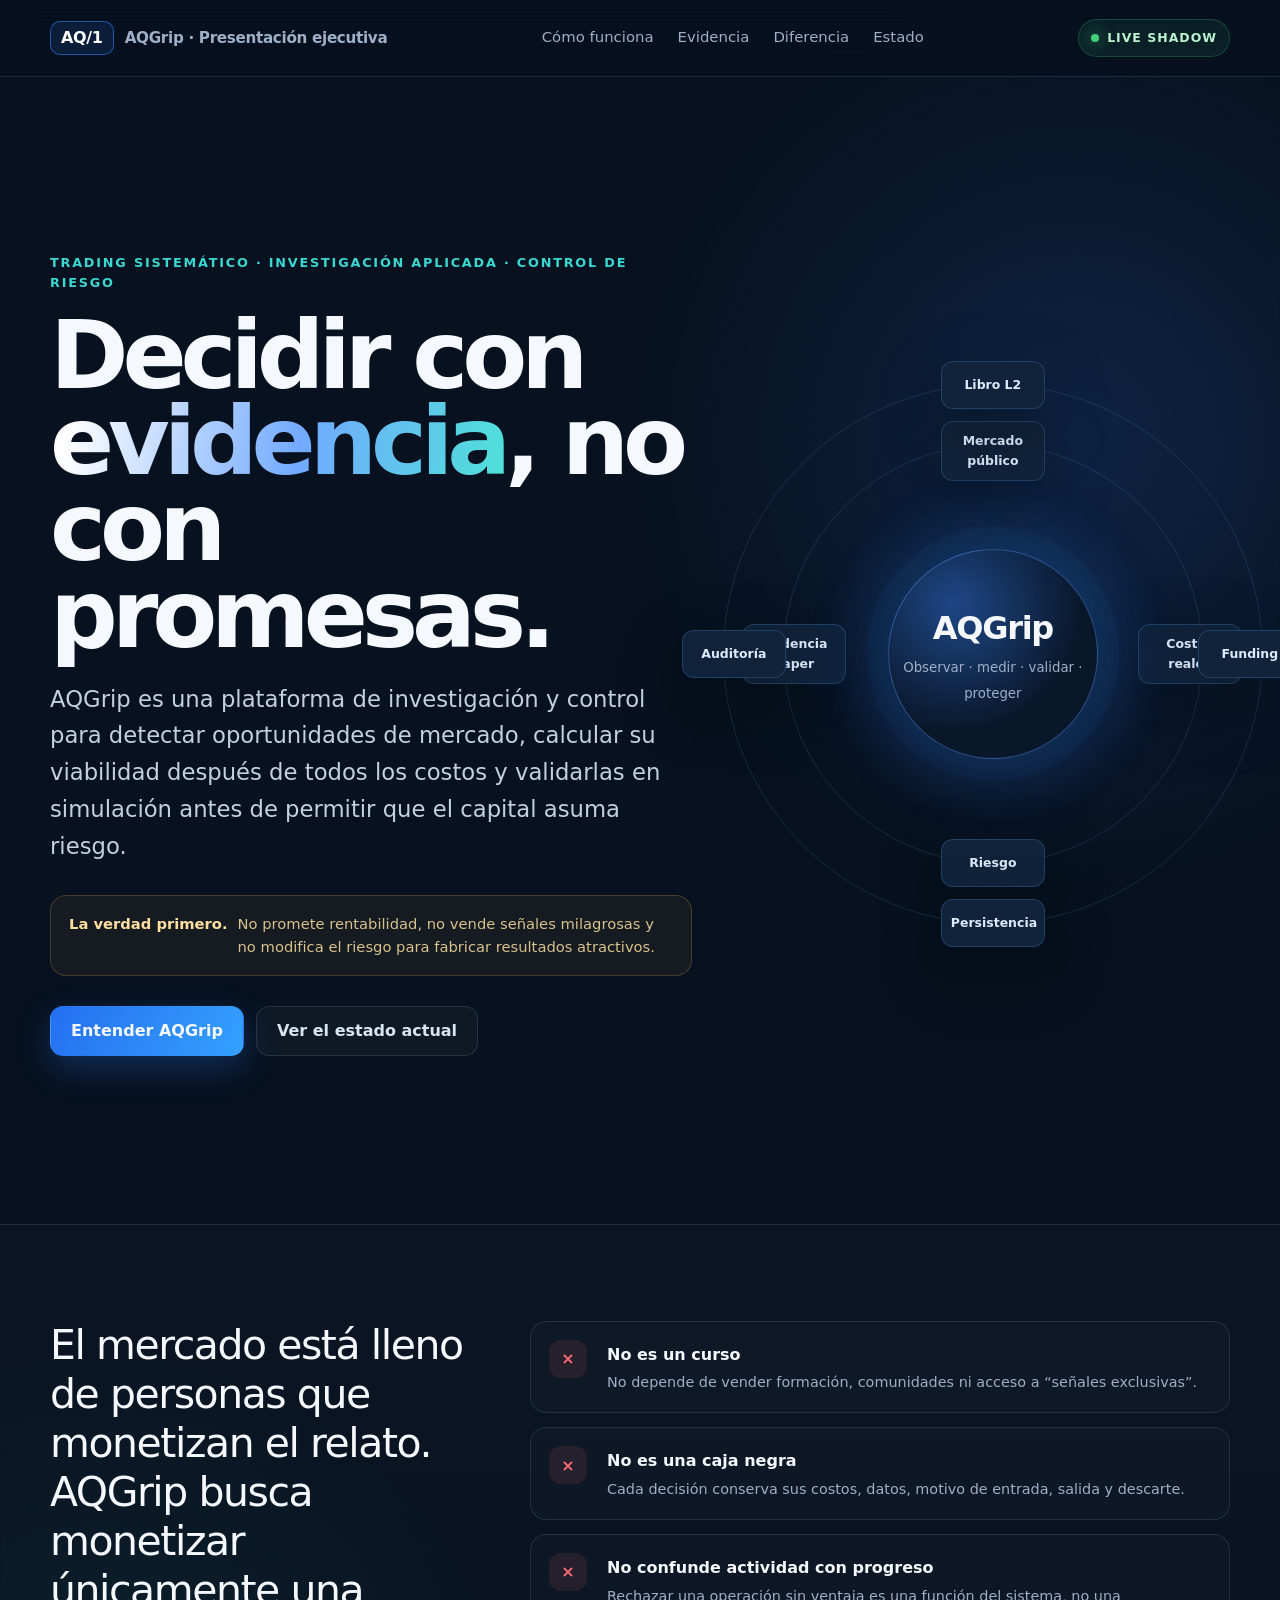
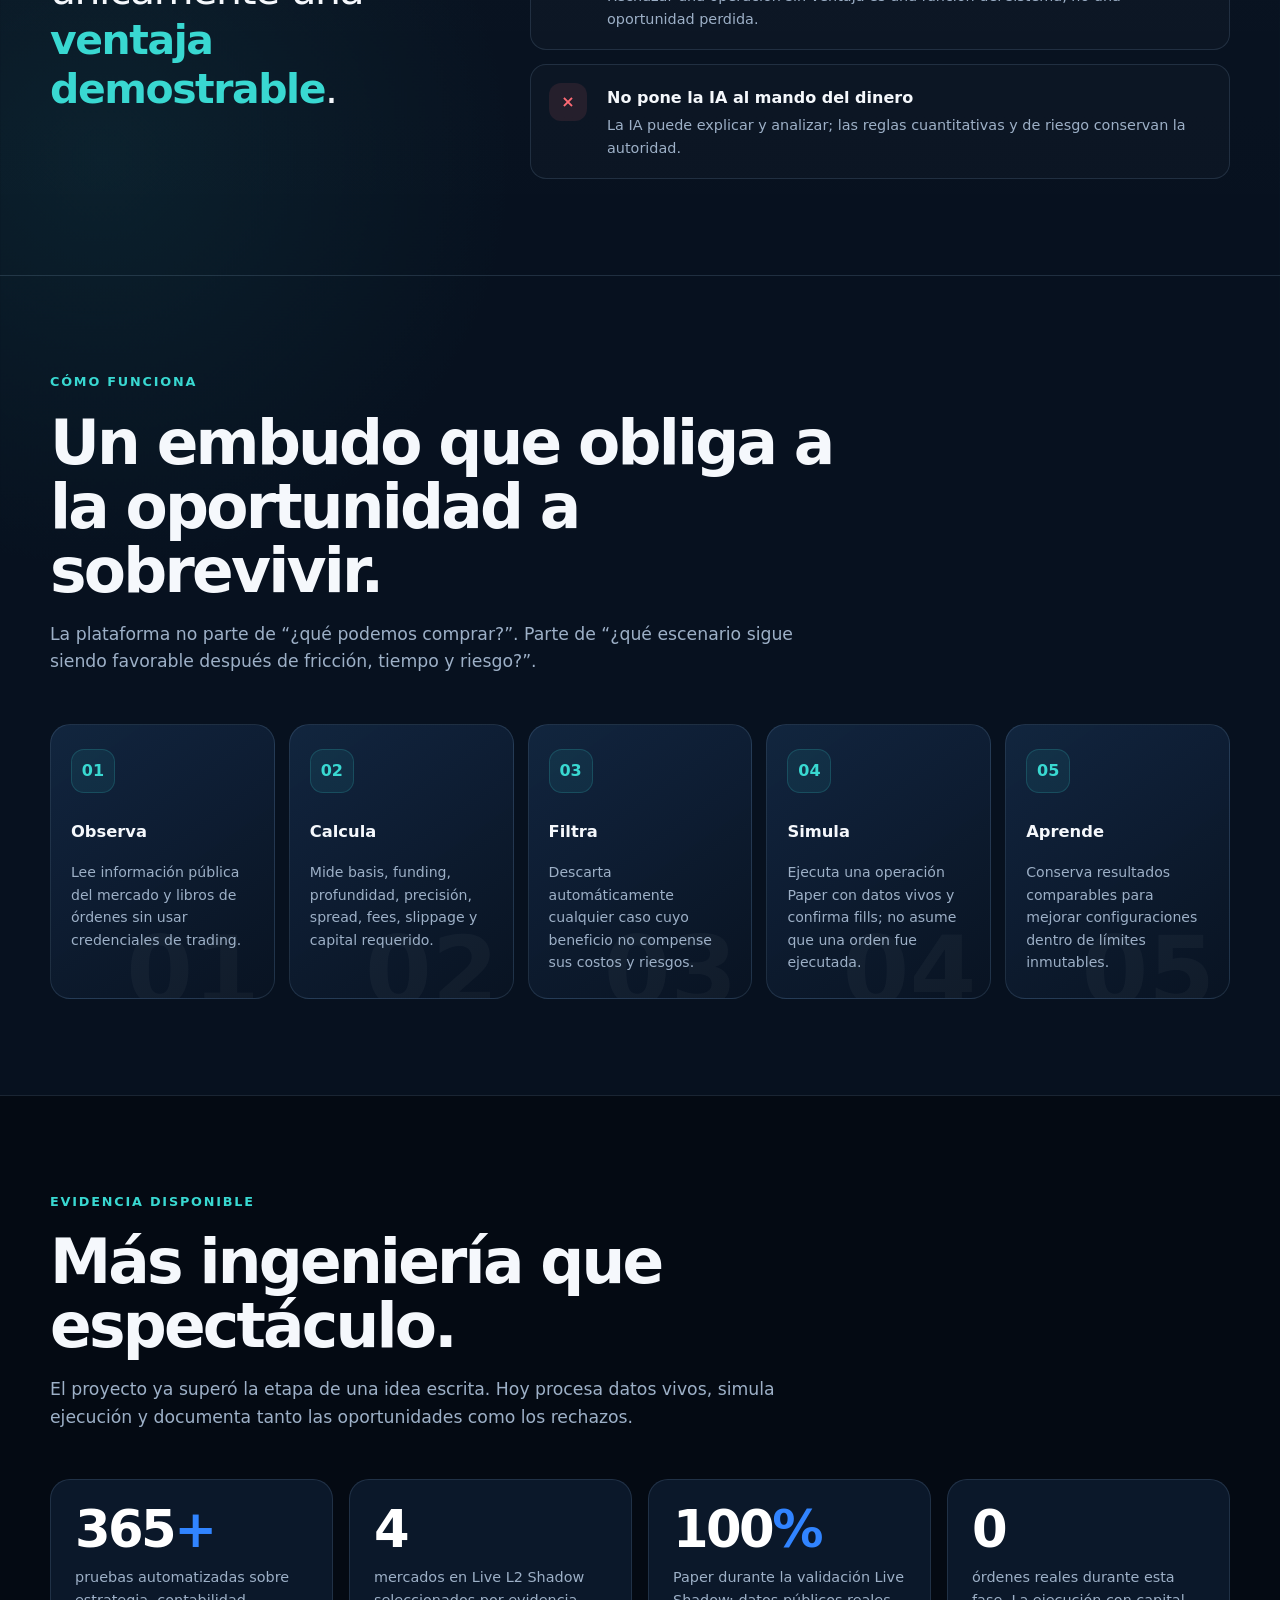
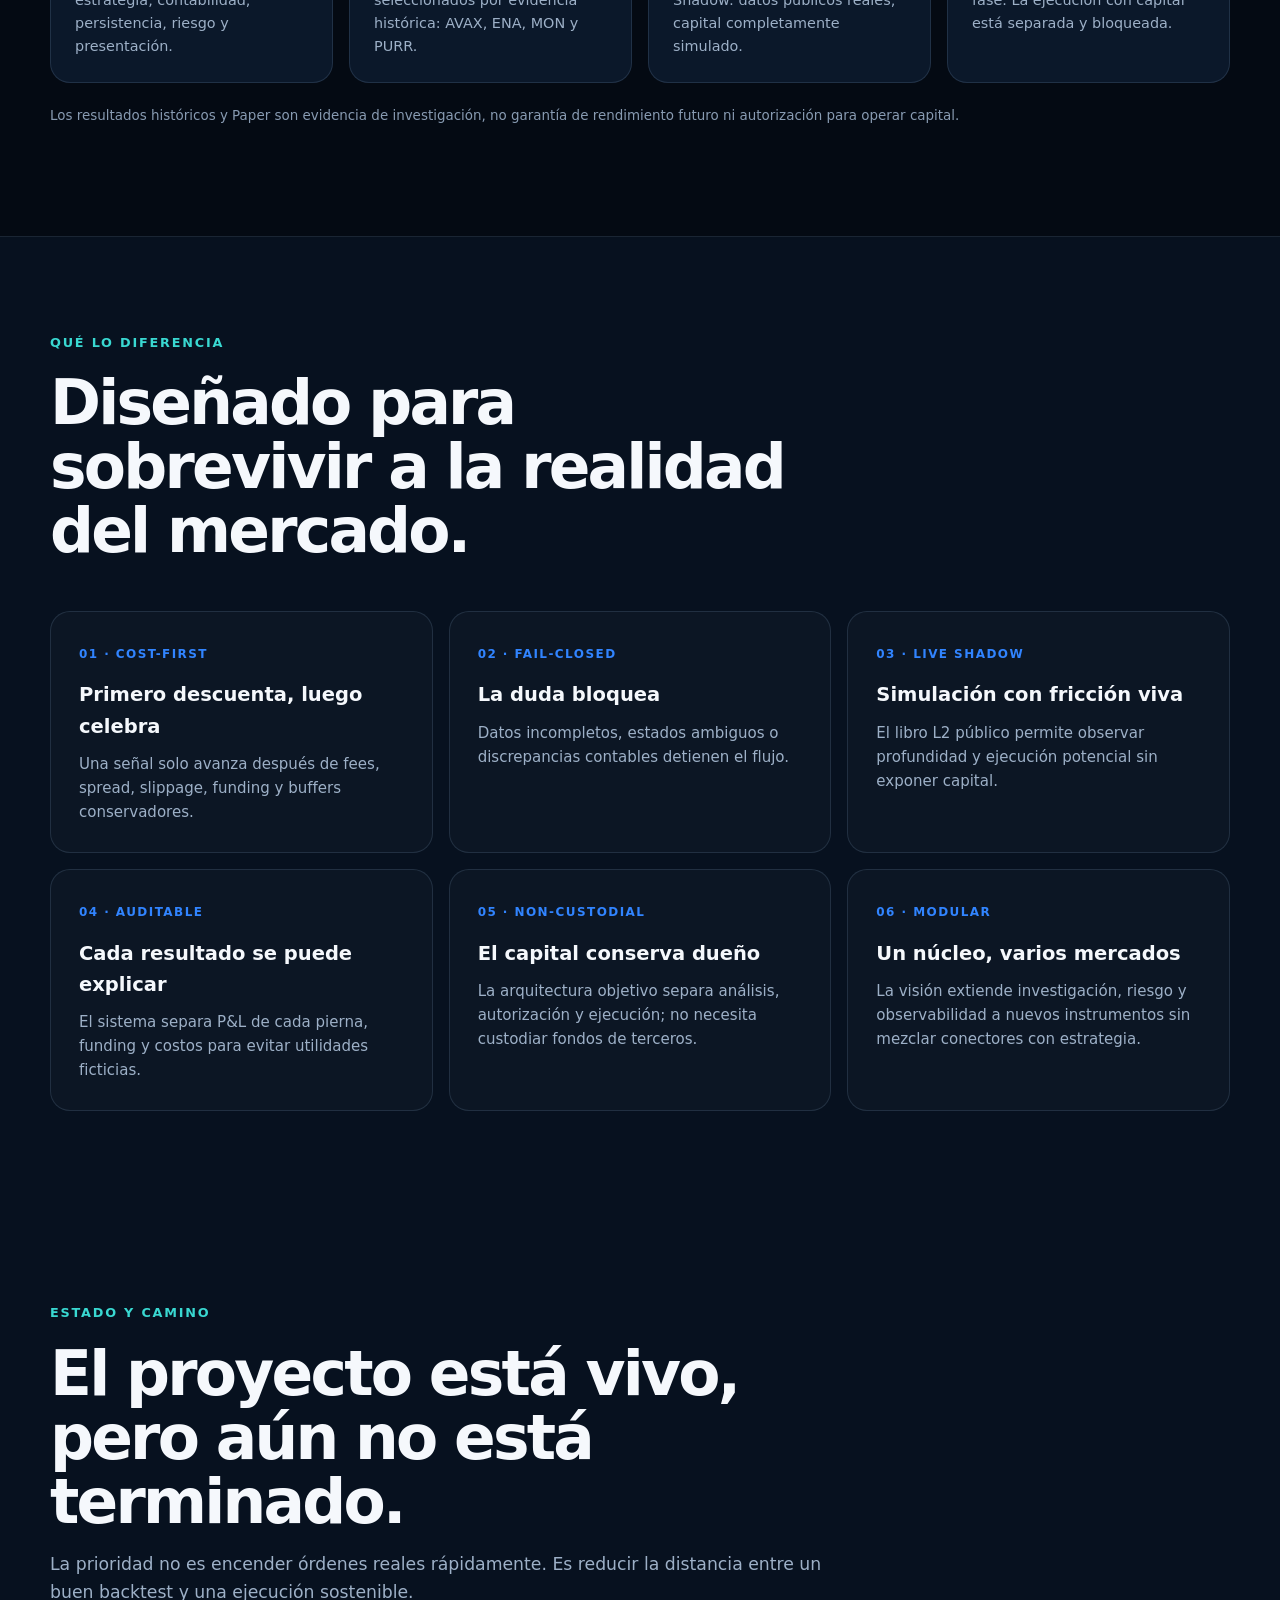
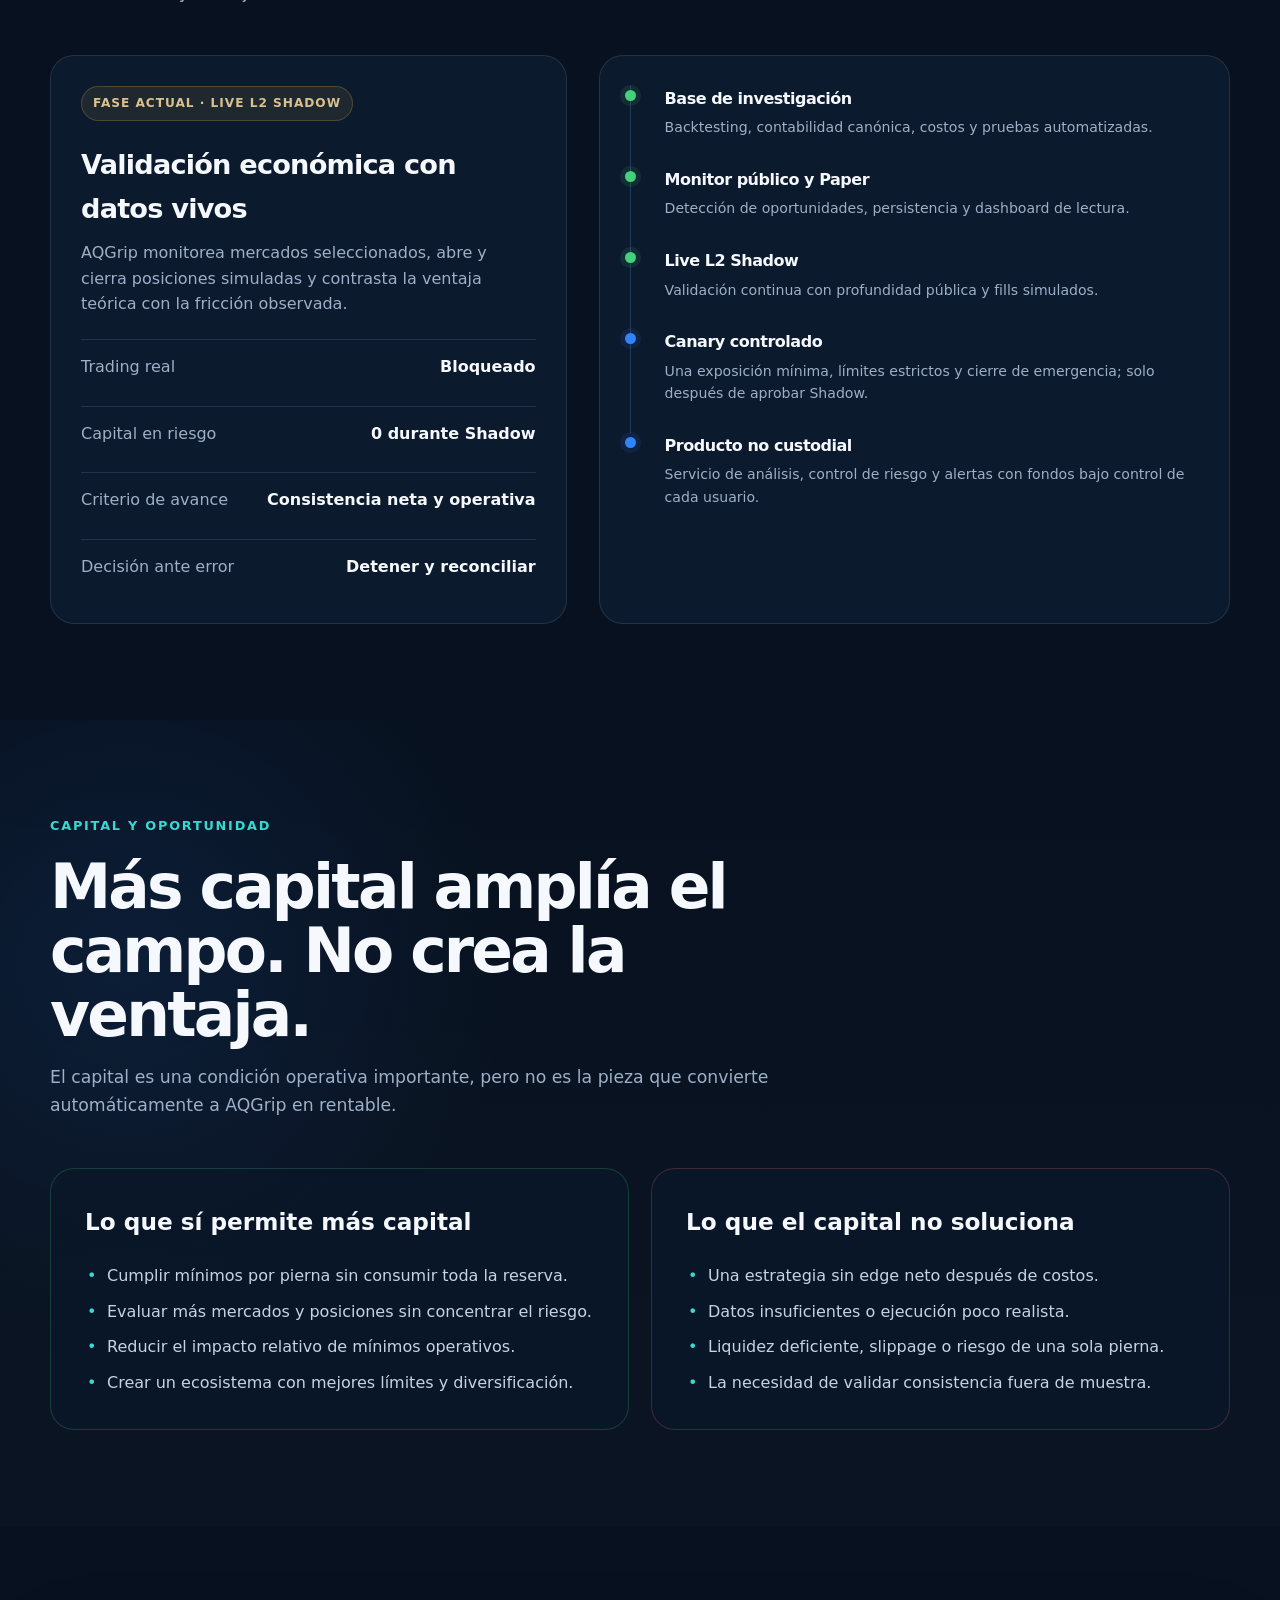
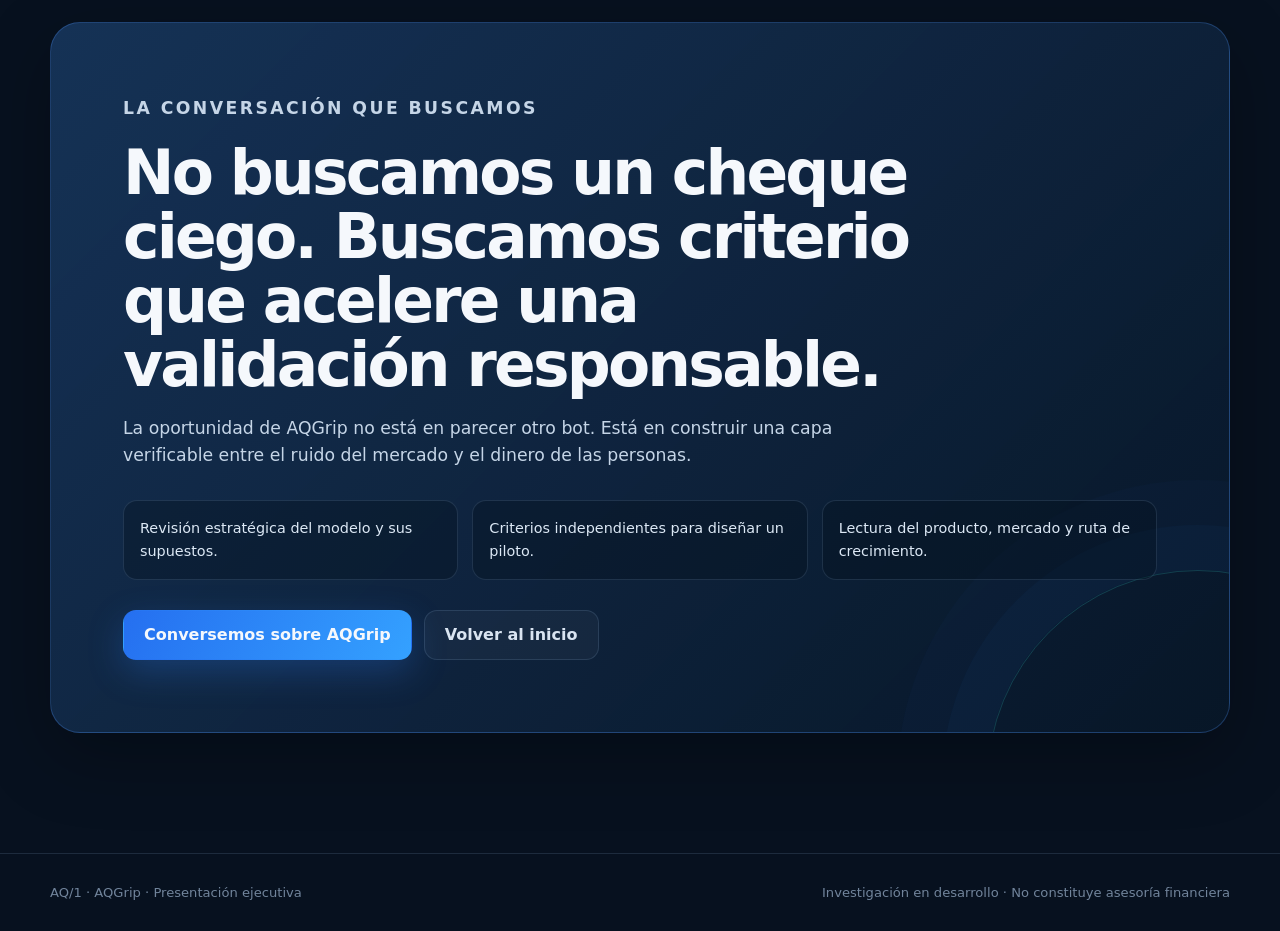
==== aqgrip.html @ c8166005 "feat: add AQGrip executive landing" ====
<!doctype html>
<html lang="es">
<head>
  <meta charset="utf-8">
  <meta name="viewport" content="width=device-width, initial-scale=1">
  <title>AQGrip — Inteligencia de mercado basada en evidencia</title>
  <meta name="description" content="Presentación ejecutiva de AQGrip: investigación, control de riesgo y validación Paper antes de exponer capital.">
  <meta name="robots" content="noindex,nofollow,noarchive,nosnippet">
  <meta name="theme-color" content="#07111f">
  <link rel="icon" type="image/svg+xml" href="favicon.svg">
  <style>
    :root {
      --bg: #07111f;
      --bg-deep: #040a13;
      --panel: rgba(15, 30, 50, .76);
      --panel-solid: #0e1c30;
      --line: rgba(144, 177, 214, .16);
      --text: #f5f8fc;
      --muted: #9db0c7;
      --blue: #3184ff;
      --cyan: #39d8d1;
      --green: #43d17b;
      --amber: #f0b84b;
      --red: #ff6b75;
      --max: 1180px;
      --radius: 24px;
      --shadow: 0 24px 70px rgba(0, 0, 0, .28);
    }

    * { box-sizing: border-box; }
    html { scroll-behavior: smooth; }
    body {
      margin: 0;
      color: var(--text);
      background:
        radial-gradient(circle at 84% 6%, rgba(49, 132, 255, .16), transparent 28rem),
        radial-gradient(circle at 8% 24%, rgba(57, 216, 209, .08), transparent 26rem),
        var(--bg);
      font-family: Inter, ui-sans-serif, system-ui, -apple-system, BlinkMacSystemFont, "Segoe UI", sans-serif;
      line-height: 1.6;
      overflow-x: hidden;
    }

    a { color: inherit; text-decoration: none; }
    button { font: inherit; }
    .wrap { width: min(var(--max), calc(100% - 40px)); margin: 0 auto; }
    .progress {
      position: fixed; inset: 0 auto auto 0; z-index: 20;
      height: 3px; width: 0; background: linear-gradient(90deg, var(--blue), var(--cyan));
    }

    .site-header {
      position: sticky; top: 0; z-index: 15;
      border-bottom: 1px solid var(--line);
      background: rgba(7, 17, 31, .82);
      backdrop-filter: blur(18px);
    }
    .header-inner {
      min-height: 76px; display: flex; align-items: center; justify-content: space-between; gap: 24px;
    }
    .brand { display: flex; align-items: baseline; gap: 11px; font-weight: 800; letter-spacing: -.02em; }
    .brand-mark {
      display: inline-grid; place-items: center; min-width: 52px; height: 34px; padding: 0 10px;
      border: 1px solid rgba(49, 132, 255, .55); border-radius: 10px;
      color: #fff; background: rgba(49, 132, 255, .12);
    }
    .brand-name { color: var(--muted); font-size: .95rem; font-weight: 600; }
    nav { display: flex; gap: 24px; color: var(--muted); font-size: .93rem; }
    nav a:hover { color: #fff; }
    .status {
      display: inline-flex; align-items: center; gap: 8px;
      padding: 8px 12px; border: 1px solid rgba(67, 209, 123, .24); border-radius: 999px;
      color: #baf2cf; background: rgba(67, 209, 123, .08); font-size: .78rem; font-weight: 800;
      letter-spacing: .08em; text-transform: uppercase;
    }
    .status::before { content: ""; width: 8px; height: 8px; border-radius: 50%; background: var(--green); box-shadow: 0 0 16px var(--green); }

    .hero {
      min-height: calc(100vh - 76px);
      display: grid; grid-template-columns: 1.15fr .85fr; align-items: center; gap: 64px;
      padding: 80px 0 72px;
    }
    .eyebrow {
      margin: 0 0 18px; color: var(--cyan); font-size: .8rem; font-weight: 800;
      letter-spacing: .14em; text-transform: uppercase;
    }
    h1, h2, h3, p { margin-top: 0; }
    h1 {
      max-width: 850px; margin-bottom: 24px;
      font-size: clamp(3.4rem, 7.4vw, 7rem); line-height: .91; letter-spacing: -.065em;
    }
    h1 span { color: transparent; background: linear-gradient(100deg, #fff 5%, #72aaff 55%, #4ee1d8); background-clip: text; }
    .hero-lead { max-width: 730px; color: #c3d0df; font-size: clamp(1.13rem, 2vw, 1.42rem); line-height: 1.62; }
    .hero-truth {
      display: flex; gap: 10px; align-items: flex-start; max-width: 670px; margin: 30px 0;
      padding: 16px 18px; border: 1px solid rgba(240, 184, 75, .22); border-radius: 16px;
      color: #d8c28d; background: rgba(240, 184, 75, .06); font-size: .92rem;
    }
    .hero-truth strong { color: #ffe0a0; white-space: nowrap; }
    .actions { display: flex; flex-wrap: wrap; gap: 12px; }
    .btn {
      display: inline-flex; min-height: 50px; align-items: center; justify-content: center;
      padding: 0 20px; border-radius: 13px; border: 1px solid var(--line);
      font-weight: 750; transition: .2s ease;
    }
    .btn.primary { background: linear-gradient(120deg, #256ff0, #34a1ff); border-color: transparent; box-shadow: 0 12px 35px rgba(49,132,255,.25); }
    .btn.secondary { color: #d9e4f1; background: rgba(255,255,255,.035); }
    .btn:hover { transform: translateY(-2px); }

    .hero-system {
      position: relative; min-height: 550px; display: grid; place-items: center;
    }
    .system-glow {
      position: absolute; width: 390px; aspect-ratio: 1; border-radius: 50%;
      background: radial-gradient(circle, rgba(49,132,255,.22), transparent 64%);
      filter: blur(12px);
    }
    .core {
      position: relative; z-index: 3; display: grid; place-items: center; text-align: center;
      width: 210px; aspect-ratio: 1; border: 1px solid rgba(91,154,255,.42); border-radius: 50%;
      background: radial-gradient(circle at 30% 25%, rgba(58,123,231,.36), rgba(9,23,41,.96) 62%);
      box-shadow: 0 0 0 22px rgba(49,132,255,.035), 0 0 80px rgba(49,132,255,.18);
    }
    .core strong { display: block; font-size: 2rem; letter-spacing: -.04em; }
    .core small { width: 145px; color: var(--muted); line-height: 1.35; }
    .orbit {
      position: absolute; z-index: 2; width: 420px; aspect-ratio: 1; border: 1px solid rgba(120,170,225,.16);
      border-radius: 50%; animation: spin 28s linear infinite;
    }
    .orbit.two { width: 540px; animation-duration: 38s; animation-direction: reverse; }
    .orbit span {
      position: absolute; display: grid; place-items: center; width: 104px; min-height: 48px;
      padding: 9px; border-radius: 12px; background: #10233b; border: 1px solid rgba(90,155,230,.25);
      box-shadow: var(--shadow); color: #dceafa; font-size: .78rem; font-weight: 750; text-align: center;
      animation: counter 28s linear infinite;
    }
    .orbit.two span { animation-duration: 38s; animation-direction: reverse; }
    .orbit span:nth-child(1) { left: 50%; top: -24px; transform: translateX(-50%); }
    .orbit span:nth-child(2) { right: -40px; top: 50%; transform: translateY(-50%); }
    .orbit span:nth-child(3) { left: 50%; bottom: -24px; transform: translateX(-50%); }
    .orbit span:nth-child(4) { left: -42px; top: 50%; transform: translateY(-50%); }
    @keyframes spin { to { transform: rotate(360deg); } }
    @keyframes counter { to { rotate: -360deg; } }

    section { padding: 96px 0; }
    .section-head { max-width: 800px; margin-bottom: 48px; }
    h2 { margin-bottom: 18px; font-size: clamp(2.1rem, 4.8vw, 4.1rem); line-height: 1.04; letter-spacing: -.045em; }
    .section-head > p:not(.eyebrow) { color: var(--muted); font-size: 1.08rem; }

    .manifesto {
      border-top: 1px solid var(--line); border-bottom: 1px solid var(--line);
      background: linear-gradient(180deg, rgba(255,255,255,.015), transparent);
    }
    .manifesto-grid { display: grid; grid-template-columns: .75fr 1.25fr; gap: 60px; align-items: start; }
    .statement {
      font-size: clamp(1.7rem, 3.2vw, 3rem); line-height: 1.2; letter-spacing: -.035em;
    }
    .statement strong { color: var(--cyan); }
    .anti-list { display: grid; gap: 14px; }
    .anti {
      display: grid; grid-template-columns: 42px 1fr; gap: 16px; align-items: start;
      padding: 18px; border: 1px solid var(--line); border-radius: 16px; background: rgba(255,255,255,.02);
    }
    .anti b { display: grid; place-items: center; width: 38px; height: 38px; border-radius: 12px; color: var(--red); background: rgba(255,107,117,.1); }
    .anti h3 { margin: 2px 0 4px; font-size: 1rem; }
    .anti p { margin: 0; color: var(--muted); font-size: .9rem; }

    .process { display: grid; grid-template-columns: repeat(5, 1fr); gap: 14px; counter-reset: step; }
    .step {
      position: relative; min-height: 250px; padding: 24px 20px;
      border: 1px solid var(--line); border-radius: 20px;
      background: linear-gradient(145deg, rgba(20,42,70,.82), rgba(9,20,35,.86));
      overflow: hidden;
    }
    .step::after {
      counter-increment: step; content: "0" counter(step);
      position: absolute; right: 14px; bottom: -22px; color: rgba(255,255,255,.035);
      font-size: 6rem; font-weight: 900; line-height: 1;
    }
    .step-icon {
      display: grid; place-items: center; width: 44px; height: 44px; margin-bottom: 26px;
      border-radius: 13px; color: var(--cyan); background: rgba(57,216,209,.08);
      border: 1px solid rgba(57,216,209,.18); font-weight: 900;
    }
    .step h3 { font-size: 1.02rem; }
    .step p { position: relative; z-index: 1; margin: 0; color: var(--muted); font-size: .88rem; }

    .proof { background: var(--bg-deep); border-block: 1px solid var(--line); }
    .proof-grid { display: grid; grid-template-columns: repeat(4, 1fr); gap: 16px; }
    .metric {
      min-height: 188px; padding: 24px; border: 1px solid var(--line); border-radius: 20px;
      background: var(--panel);
    }
    .metric strong { display: block; margin-bottom: 10px; font-size: clamp(2rem, 4vw, 3.5rem); line-height: 1; letter-spacing: -.05em; color: #fff; }
    .metric .unit { color: var(--blue); }
    .metric p { margin: 0; color: var(--muted); font-size: .9rem; }
    .proof-note { margin-top: 22px; color: #889bb2; font-size: .84rem; }

    .difference-grid { display: grid; grid-template-columns: repeat(3, 1fr); gap: 16px; }
    .difference-card {
      padding: 28px; border: 1px solid var(--line); border-radius: 20px; background: rgba(255,255,255,.025);
    }
    .difference-card em { color: var(--blue); font-style: normal; font-size: .75rem; font-weight: 850; letter-spacing: .12em; }
    .difference-card h3 { margin: 14px 0 10px; font-size: 1.22rem; }
    .difference-card p { margin: 0; color: var(--muted); font-size: .94rem; }

    .stage-layout { display: grid; grid-template-columns: .9fr 1.1fr; gap: 32px; align-items: stretch; }
    .stage-panel {
      padding: 30px; border: 1px solid var(--line); border-radius: var(--radius); background: var(--panel);
    }
    .stage-now {
      display: inline-flex; padding: 7px 11px; border-radius: 999px; color: #d8c18f;
      background: rgba(240,184,75,.09); border: 1px solid rgba(240,184,75,.22);
      font-size: .76rem; font-weight: 850; letter-spacing: .08em; text-transform: uppercase;
    }
    .stage-panel h3 { margin: 22px 0 10px; font-size: 1.7rem; letter-spacing: -.03em; }
    .stage-panel p { color: var(--muted); }
    .gate-list { display: grid; gap: 12px; margin-top: 22px; }
    .gate {
      display: flex; justify-content: space-between; gap: 20px; padding: 14px 0; border-top: 1px solid var(--line);
    }
    .gate span { color: var(--muted); }
    .gate strong { text-align: right; }
    .timeline { display: grid; gap: 0; }
    .timeline-item { position: relative; padding: 0 0 28px 34px; border-left: 1px solid rgba(90,155,230,.25); }
    .timeline-item:last-child { border-left-color: transparent; padding-bottom: 0; }
    .timeline-item::before {
      content: ""; position: absolute; left: -6px; top: 4px; width: 11px; height: 11px; border-radius: 50%;
      background: var(--blue); box-shadow: 0 0 0 5px rgba(49,132,255,.1);
    }
    .timeline-item.done::before { background: var(--green); box-shadow: 0 0 0 5px rgba(67,209,123,.1); }
    .timeline-item h3 { margin: 0 0 5px; font-size: 1rem; }
    .timeline-item p { margin: 0; font-size: .88rem; }

    .capital {
      background:
        radial-gradient(circle at 10% 30%, rgba(49,132,255,.10), transparent 24rem),
        linear-gradient(180deg, transparent, rgba(255,255,255,.015));
    }
    .capital-grid { display: grid; grid-template-columns: 1fr 1fr; gap: 22px; }
    .capital-card {
      padding: 34px; border-radius: var(--radius); border: 1px solid var(--line); background: rgba(10,24,41,.78);
    }
    .capital-card h3 { font-size: 1.45rem; }
    .capital-card p { color: var(--muted); }
    .capital-card.good { border-color: rgba(67,209,123,.22); }
    .capital-card.bad { border-color: rgba(255,107,117,.22); }
    .capital-card ul { margin: 20px 0 0; padding: 0; list-style: none; display: grid; gap: 10px; }
    .capital-card li { padding-left: 22px; position: relative; color: #c6d3e2; }
    .capital-card li::before { content: "•"; position: absolute; left: 2px; color: var(--cyan); }

    .ask {
      padding-bottom: 120px;
    }
    .ask-card {
      position: relative; overflow: hidden; padding: clamp(32px, 6vw, 72px);
      border: 1px solid rgba(75,145,245,.28); border-radius: 30px;
      background: linear-gradient(135deg, rgba(27,62,106,.74), rgba(8,23,40,.92));
      box-shadow: var(--shadow);
    }
    .ask-card::after {
      content: ""; position: absolute; width: 420px; aspect-ratio: 1; right: -180px; bottom: -260px;
      border: 1px solid rgba(57,216,209,.2); border-radius: 50%;
      box-shadow: 0 0 0 45px rgba(49,132,255,.035), 0 0 0 90px rgba(49,132,255,.025);
    }
    .ask-card > * { position: relative; z-index: 2; }
    .ask-card h2 { max-width: 820px; }
    .ask-card > p { max-width: 760px; color: #c5d5e7; font-size: 1.08rem; }
    .ask-points { display: grid; grid-template-columns: repeat(3, 1fr); gap: 14px; margin: 30px 0; }
    .ask-point { padding: 16px; border: 1px solid var(--line); border-radius: 14px; background: rgba(5,16,29,.34); color: #dce8f5; font-size: .9rem; }

    footer {
      padding: 28px 0; border-top: 1px solid var(--line); color: #71849b; font-size: .82rem;
    }
    .footer-inner { display: flex; justify-content: space-between; gap: 20px; flex-wrap: wrap; }

    .reveal { opacity: 0; transform: translateY(18px); transition: .65s ease; }
    .reveal.visible { opacity: 1; transform: none; }

    @media (max-width: 1000px) {
      nav { display: none; }
      .hero { grid-template-columns: 1fr; min-height: auto; }
      .hero-system { min-height: 500px; }
      .manifesto-grid, .stage-layout { grid-template-columns: 1fr; }
      .process { grid-template-columns: repeat(2, 1fr); }
      .proof-grid { grid-template-columns: repeat(2, 1fr); }
      .difference-grid { grid-template-columns: 1fr 1fr; }
    }
    @media (max-width: 680px) {
      .wrap { width: min(100% - 24px, var(--max)); }
      .brand-name, .status { display: none; }
      .hero { padding-top: 56px; gap: 24px; }
      .hero-system { transform: scale(.73); margin: -65px 0; }
      section { padding: 70px 0; }
      .process, .proof-grid, .difference-grid, .capital-grid, .ask-points { grid-template-columns: 1fr; }
      .step { min-height: auto; }
      .metric { min-height: 150px; }
      .gate { display: grid; gap: 4px; }
      .gate strong { text-align: left; }
      h1 { font-size: clamp(3.15rem, 17vw, 5rem); }
    }
    @media (prefers-reduced-motion: reduce) {
      *, *::before, *::after { animation-duration: .001ms !important; scroll-behavior: auto !important; }
      .reveal { opacity: 1; transform: none; }
    }
  </style>
</head>
<body>
  <div class="progress" id="progress"></div>

  <header class="site-header">
    <div class="header-inner wrap">
      <a class="brand" href="#inicio">
        <span class="brand-mark">AQ/1</span>
        <span class="brand-name">AQGrip · Presentación ejecutiva</span>
      </a>
      <nav aria-label="Navegación">
        <a href="#como-funciona">Cómo funciona</a>
        <a href="#evidencia">Evidencia</a>
        <a href="#diferencia">Diferencia</a>
        <a href="#estado">Estado</a>
      </nav>
      <span class="status">Live Shadow</span>
    </div>
  </header>

  <main>
    <section id="inicio">
      <div class="hero wrap">
        <div class="hero-copy reveal">
          <p class="eyebrow">Trading sistemático · Investigación aplicada · Control de riesgo</p>
          <h1>Decidir con <span>evidencia</span>, no con promesas.</h1>
          <p class="hero-lead">AQGrip es una plataforma de investigación y control para detectar oportunidades de mercado, calcular su viabilidad después de todos los costos y validarlas en simulación antes de permitir que el capital asuma riesgo.</p>
          <div class="hero-truth">
            <strong>La verdad primero.</strong>
            <span>No promete rentabilidad, no vende señales milagrosas y no modifica el riesgo para fabricar resultados atractivos.</span>
          </div>
          <div class="actions">
            <a class="btn primary" href="#como-funciona">Entender AQGrip</a>
            <a class="btn secondary" href="#estado">Ver el estado actual</a>
          </div>
        </div>

        <div class="hero-system reveal" aria-label="Sistema AQGrip">
          <div class="system-glow"></div>
          <div class="orbit">
            <span>Mercado público</span>
            <span>Costos reales</span>
            <span>Riesgo</span>
            <span>Evidencia Paper</span>
          </div>
          <div class="orbit two">
            <span>Libro L2</span>
            <span>Funding</span>
            <span>Persistencia</span>
            <span>Auditoría</span>
          </div>
          <div class="core">
            <div>
              <strong>AQGrip</strong>
              <small>Observar · medir · validar · proteger</small>
            </div>
          </div>
        </div>
      </div>
    </section>

    <section class="manifesto" id="proposito">
      <div class="wrap manifesto-grid">
        <p class="statement reveal">El mercado está lleno de personas que monetizan el relato. AQGrip busca monetizar únicamente una <strong>ventaja demostrable</strong>.</p>
        <div class="anti-list">
          <article class="anti reveal">
            <b>×</b><div><h3>No es un curso</h3><p>No depende de vender formación, comunidades ni acceso a “señales exclusivas”.</p></div>
          </article>
          <article class="anti reveal">
            <b>×</b><div><h3>No es una caja negra</h3><p>Cada decisión conserva sus costos, datos, motivo de entrada, salida y descarte.</p></div>
          </article>
          <article class="anti reveal">
            <b>×</b><div><h3>No confunde actividad con progreso</h3><p>Rechazar una operación sin ventaja es una función del sistema, no una oportunidad perdida.</p></div>
          </article>
          <article class="anti reveal">
            <b>×</b><div><h3>No pone la IA al mando del dinero</h3><p>La IA puede explicar y analizar; las reglas cuantitativas y de riesgo conservan la autoridad.</p></div>
          </article>
        </div>
      </div>
    </section>

    <section id="como-funciona">
      <div class="wrap">
        <div class="section-head reveal">
          <p class="eyebrow">Cómo funciona</p>
          <h2>Un embudo que obliga a la oportunidad a sobrevivir.</h2>
          <p>La plataforma no parte de “¿qué podemos comprar?”. Parte de “¿qué escenario sigue siendo favorable después de fricción, tiempo y riesgo?”.</p>
        </div>

        <div class="process">
          <article class="step reveal">
            <div class="step-icon">01</div>
            <h3>Observa</h3>
            <p>Lee información pública del mercado y libros de órdenes sin usar credenciales de trading.</p>
          </article>
          <article class="step reveal">
            <div class="step-icon">02</div>
            <h3>Calcula</h3>
            <p>Mide basis, funding, profundidad, precisión, spread, fees, slippage y capital requerido.</p>
          </article>
          <article class="step reveal">
            <div class="step-icon">03</div>
            <h3>Filtra</h3>
            <p>Descarta automáticamente cualquier caso cuyo beneficio no compense sus costos y riesgos.</p>
          </article>
          <article class="step reveal">
            <div class="step-icon">04</div>
            <h3>Simula</h3>
            <p>Ejecuta una operación Paper con datos vivos y confirma fills; no asume que una orden fue ejecutada.</p>
          </article>
          <article class="step reveal">
            <div class="step-icon">05</div>
            <h3>Aprende</h3>
            <p>Conserva resultados comparables para mejorar configuraciones dentro de límites inmutables.</p>
          </article>
        </div>
      </div>
    </section>

    <section class="proof" id="evidencia">
      <div class="wrap">
        <div class="section-head reveal">
          <p class="eyebrow">Evidencia disponible</p>
          <h2>Más ingeniería que espectáculo.</h2>
          <p>El proyecto ya superó la etapa de una idea escrita. Hoy procesa datos vivos, simula ejecución y documenta tanto las oportunidades como los rechazos.</p>
        </div>

        <div class="proof-grid">
          <article class="metric reveal">
            <strong>365<span class="unit">+</span></strong>
            <p>pruebas automatizadas sobre estrategia, contabilidad, persistencia, riesgo y presentación.</p>
          </article>
          <article class="metric reveal">
            <strong>4</strong>
            <p>mercados en Live L2 Shadow seleccionados por evidencia histórica: AVAX, ENA, MON y PURR.</p>
          </article>
          <article class="metric reveal">
            <strong>100<span class="unit">%</span></strong>
            <p>Paper durante la validación Live Shadow: datos públicos reales, capital completamente simulado.</p>
          </article>
          <article class="metric reveal">
            <strong>0</strong>
            <p>órdenes reales durante esta fase. La ejecución con capital está separada y bloqueada.</p>
          </article>
        </div>
        <p class="proof-note reveal">Los resultados históricos y Paper son evidencia de investigación, no garantía de rendimiento futuro ni autorización para operar capital.</p>
      </div>
    </section>

    <section id="diferencia">
      <div class="wrap">
        <div class="section-head reveal">
          <p class="eyebrow">Qué lo diferencia</p>
          <h2>Diseñado para sobrevivir a la realidad del mercado.</h2>
        </div>

        <div class="difference-grid">
          <article class="difference-card reveal"><em>01 · COST-FIRST</em><h3>Primero descuenta, luego celebra</h3><p>Una señal solo avanza después de fees, spread, slippage, funding y buffers conservadores.</p></article>
          <article class="difference-card reveal"><em>02 · FAIL-CLOSED</em><h3>La duda bloquea</h3><p>Datos incompletos, estados ambiguos o discrepancias contables detienen el flujo.</p></article>
          <article class="difference-card reveal"><em>03 · LIVE SHADOW</em><h3>Simulación con fricción viva</h3><p>El libro L2 público permite observar profundidad y ejecución potencial sin exponer capital.</p></article>
          <article class="difference-card reveal"><em>04 · AUDITABLE</em><h3>Cada resultado se puede explicar</h3><p>El sistema separa P&amp;L de cada pierna, funding y costos para evitar utilidades ficticias.</p></article>
          <article class="difference-card reveal"><em>05 · NON-CUSTODIAL</em><h3>El capital conserva dueño</h3><p>La arquitectura objetivo separa análisis, autorización y ejecución; no necesita custodiar fondos de terceros.</p></article>
          <article class="difference-card reveal"><em>06 · MODULAR</em><h3>Un núcleo, varios mercados</h3><p>La visión extiende investigación, riesgo y observabilidad a nuevos instrumentos sin mezclar conectores con estrategia.</p></article>
        </div>
      </div>
    </section>

    <section id="estado">
      <div class="wrap">
        <div class="section-head reveal">
          <p class="eyebrow">Estado y camino</p>
          <h2>El proyecto está vivo, pero aún no está terminado.</h2>
          <p>La prioridad no es encender órdenes reales rápidamente. Es reducir la distancia entre un buen backtest y una ejecución sostenible.</p>
        </div>

        <div class="stage-layout">
          <article class="stage-panel reveal">
            <span class="stage-now">Fase actual · Live L2 Shadow</span>
            <h3>Validación económica con datos vivos</h3>
            <p>AQGrip monitorea mercados seleccionados, abre y cierra posiciones simuladas y contrasta la ventaja teórica con la fricción observada.</p>
            <div class="gate-list">
              <div class="gate"><span>Trading real</span><strong>Bloqueado</strong></div>
              <div class="gate"><span>Capital en riesgo</span><strong>0 durante Shadow</strong></div>
              <div class="gate"><span>Criterio de avance</span><strong>Consistencia neta y operativa</strong></div>
              <div class="gate"><span>Decisión ante error</span><strong>Detener y reconciliar</strong></div>
            </div>
          </article>

          <article class="stage-panel reveal">
            <div class="timeline">
              <div class="timeline-item done"><h3>Base de investigación</h3><p>Backtesting, contabilidad canónica, costos y pruebas automatizadas.</p></div>
              <div class="timeline-item done"><h3>Monitor público y Paper</h3><p>Detección de oportunidades, persistencia y dashboard de lectura.</p></div>
              <div class="timeline-item done"><h3>Live L2 Shadow</h3><p>Validación continua con profundidad pública y fills simulados.</p></div>
              <div class="timeline-item"><h3>Canary controlado</h3><p>Una exposición mínima, límites estrictos y cierre de emergencia; solo después de aprobar Shadow.</p></div>
              <div class="timeline-item"><h3>Producto no custodial</h3><p>Servicio de análisis, control de riesgo y alertas con fondos bajo control de cada usuario.</p></div>
            </div>
          </article>
        </div>
      </div>
    </section>

    <section class="capital" id="capital">
      <div class="wrap">
        <div class="section-head reveal">
          <p class="eyebrow">Capital y oportunidad</p>
          <h2>Más capital amplía el campo. No crea la ventaja.</h2>
          <p>El capital es una condición operativa importante, pero no es la pieza que convierte automáticamente a AQGrip en rentable.</p>
        </div>

        <div class="capital-grid">
          <article class="capital-card good reveal">
            <h3>Lo que sí permite más capital</h3>
            <ul>
              <li>Cumplir mínimos por pierna sin consumir toda la reserva.</li>
              <li>Evaluar más mercados y posiciones sin concentrar el riesgo.</li>
              <li>Reducir el impacto relativo de mínimos operativos.</li>
              <li>Crear un ecosistema con mejores límites y diversificación.</li>
            </ul>
          </article>
          <article class="capital-card bad reveal">
            <h3>Lo que el capital no soluciona</h3>
            <ul>
              <li>Una estrategia sin edge neto después de costos.</li>
              <li>Datos insuficientes o ejecución poco realista.</li>
              <li>Liquidez deficiente, slippage o riesgo de una sola pierna.</li>
              <li>La necesidad de validar consistencia fuera de muestra.</li>
            </ul>
          </article>
        </div>
      </div>
    </section>

    <section class="ask" id="conversacion">
      <div class="wrap">
        <article class="ask-card reveal">
          <p class="eyebrow">La conversación que buscamos</p>
          <h2>No buscamos un cheque ciego. Buscamos criterio que acelere una validación responsable.</h2>
          <p>La oportunidad de AQGrip no está en parecer otro bot. Está en construir una capa verificable entre el ruido del mercado y el dinero de las personas.</p>
          <div class="ask-points">
            <div class="ask-point">Revisión estratégica del modelo y sus supuestos.</div>
            <div class="ask-point">Criterios independientes para diseñar un piloto.</div>
            <div class="ask-point">Lectura del producto, mercado y ruta de crecimiento.</div>
          </div>
          <div class="actions">
            <a class="btn primary" href="mailto:alejandro.qa@gmail.com?subject=Conversación%20sobre%20AQGrip">Conversemos sobre AQGrip</a>
            <a class="btn secondary" href="#inicio">Volver al inicio</a>
          </div>
        </article>
      </div>
    </section>
  </main>

  <footer>
    <div class="footer-inner wrap">
      <span>AQ/1 · AQGrip · Presentación ejecutiva</span>
      <span>Investigación en desarrollo · No constituye asesoría financiera</span>
    </div>
  </footer>

  <script>
    const progress = document.getElementById('progress');
    const updateProgress = () => {
      const max = document.documentElement.scrollHeight - innerHeight;
      progress.style.width = (max > 0 ? scrollY / max * 100 : 0) + '%';
    };
    addEventListener('scroll', updateProgress, { passive: true });
    updateProgress();

    const observer = new IntersectionObserver((entries) => {
      entries.forEach((entry) => {
        if (entry.isIntersecting) {
          entry.target.classList.add('visible');
          observer.unobserve(entry.target);
        }
      });
    }, { threshold: .12 });
    document.querySelectorAll('.reveal').forEach((el) => observer.observe(el));
  </script>
</body>
</html>
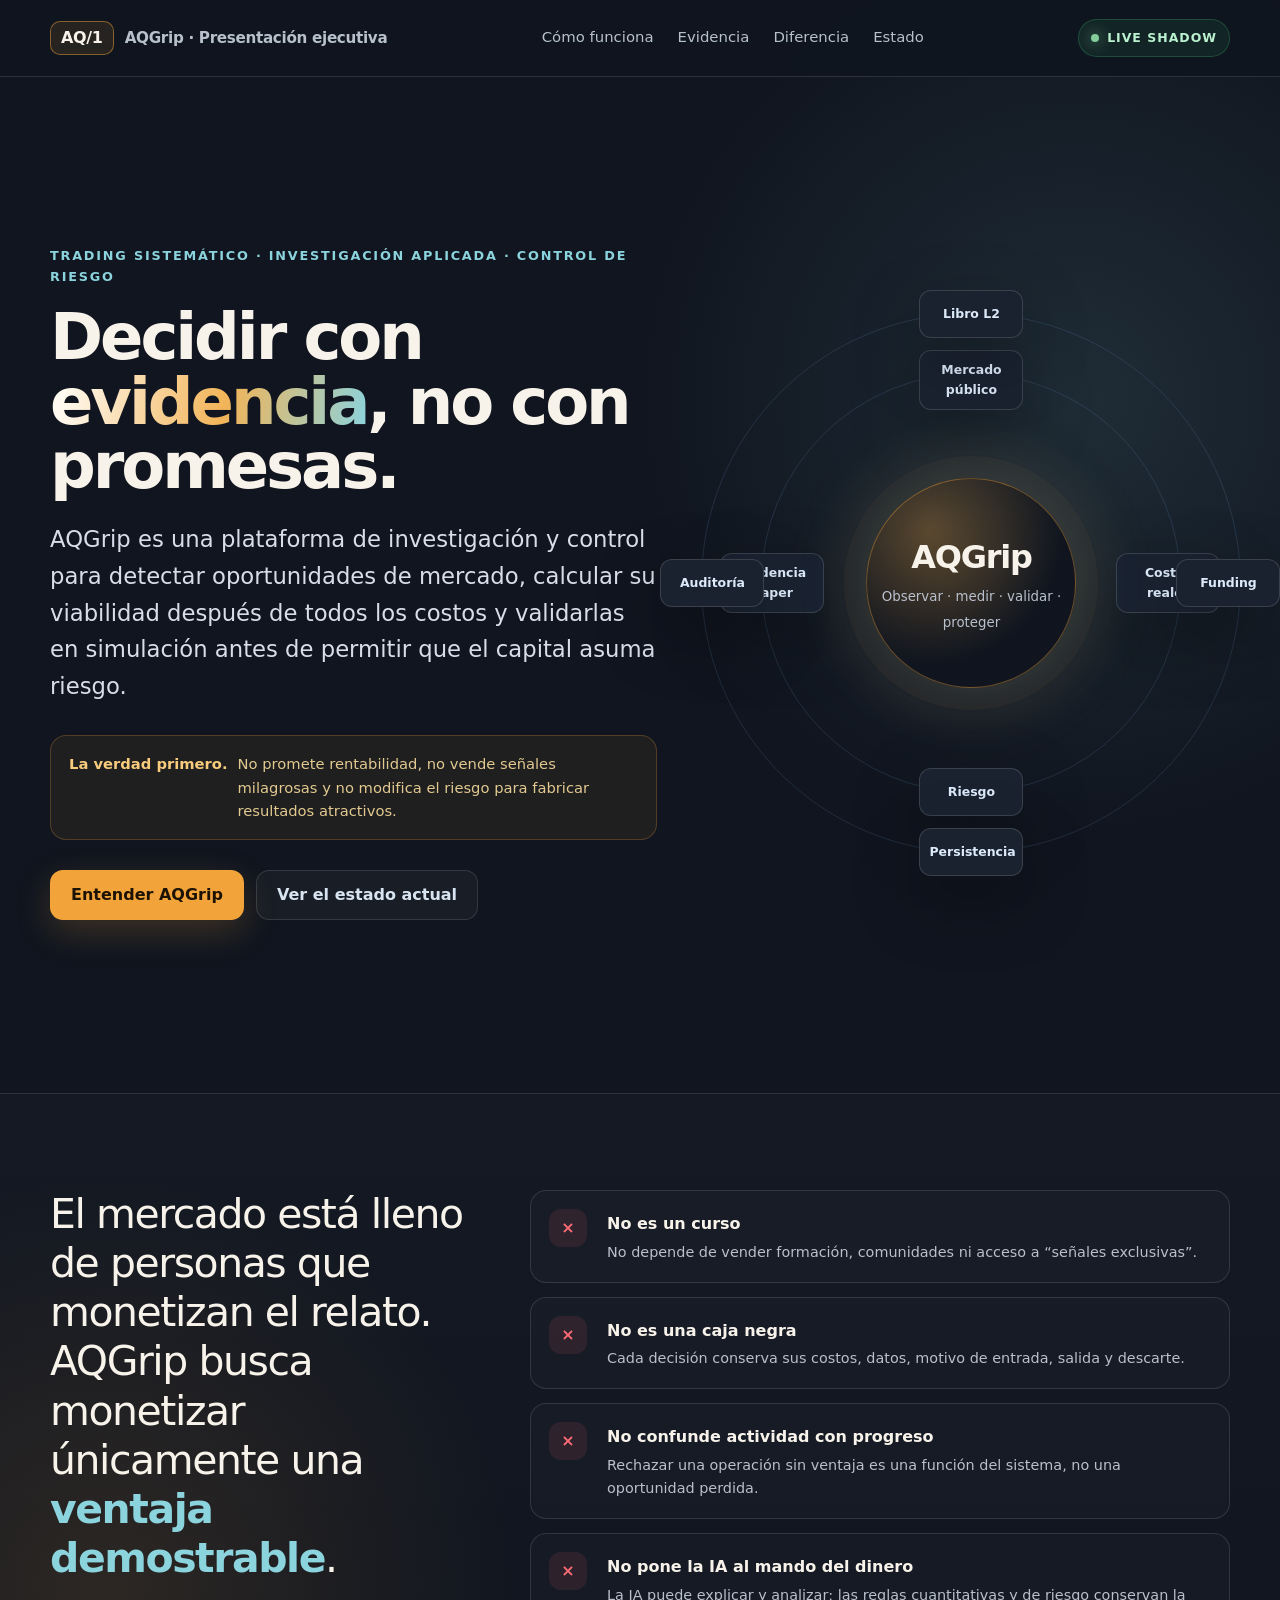
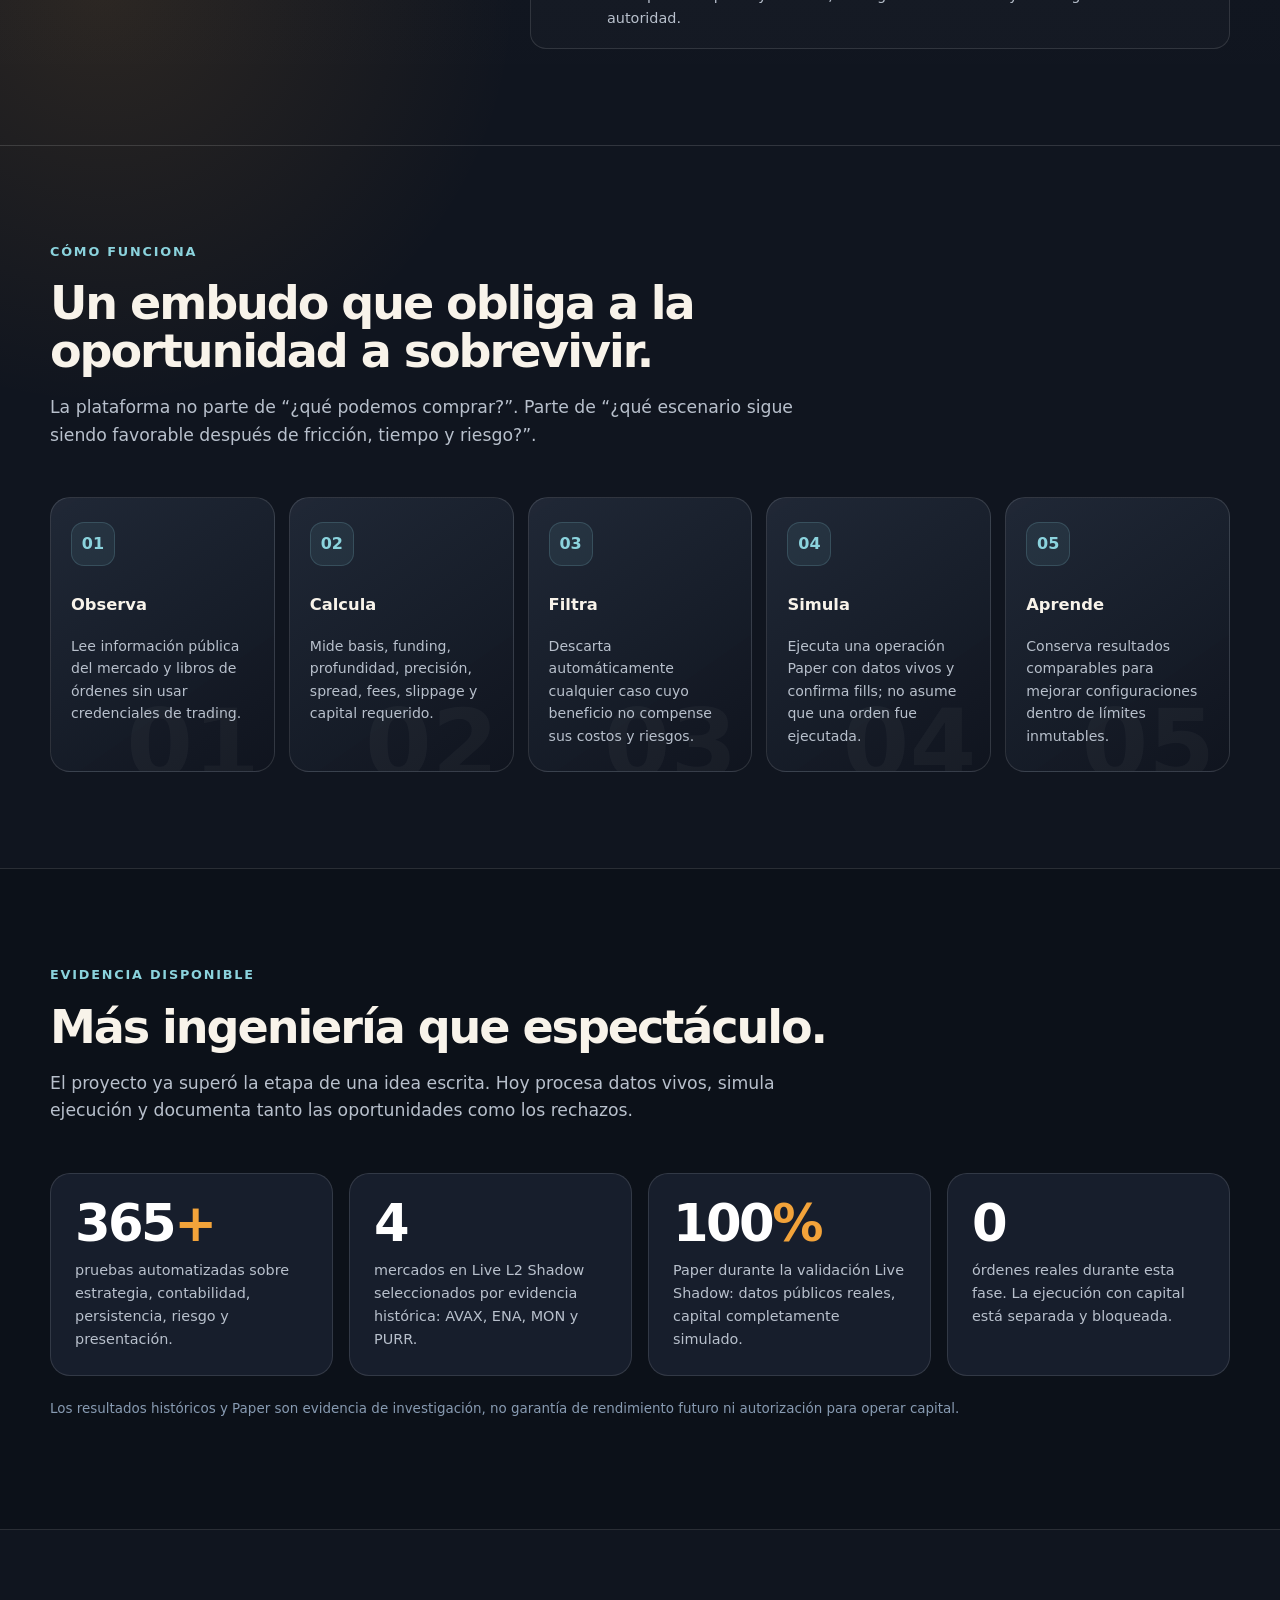
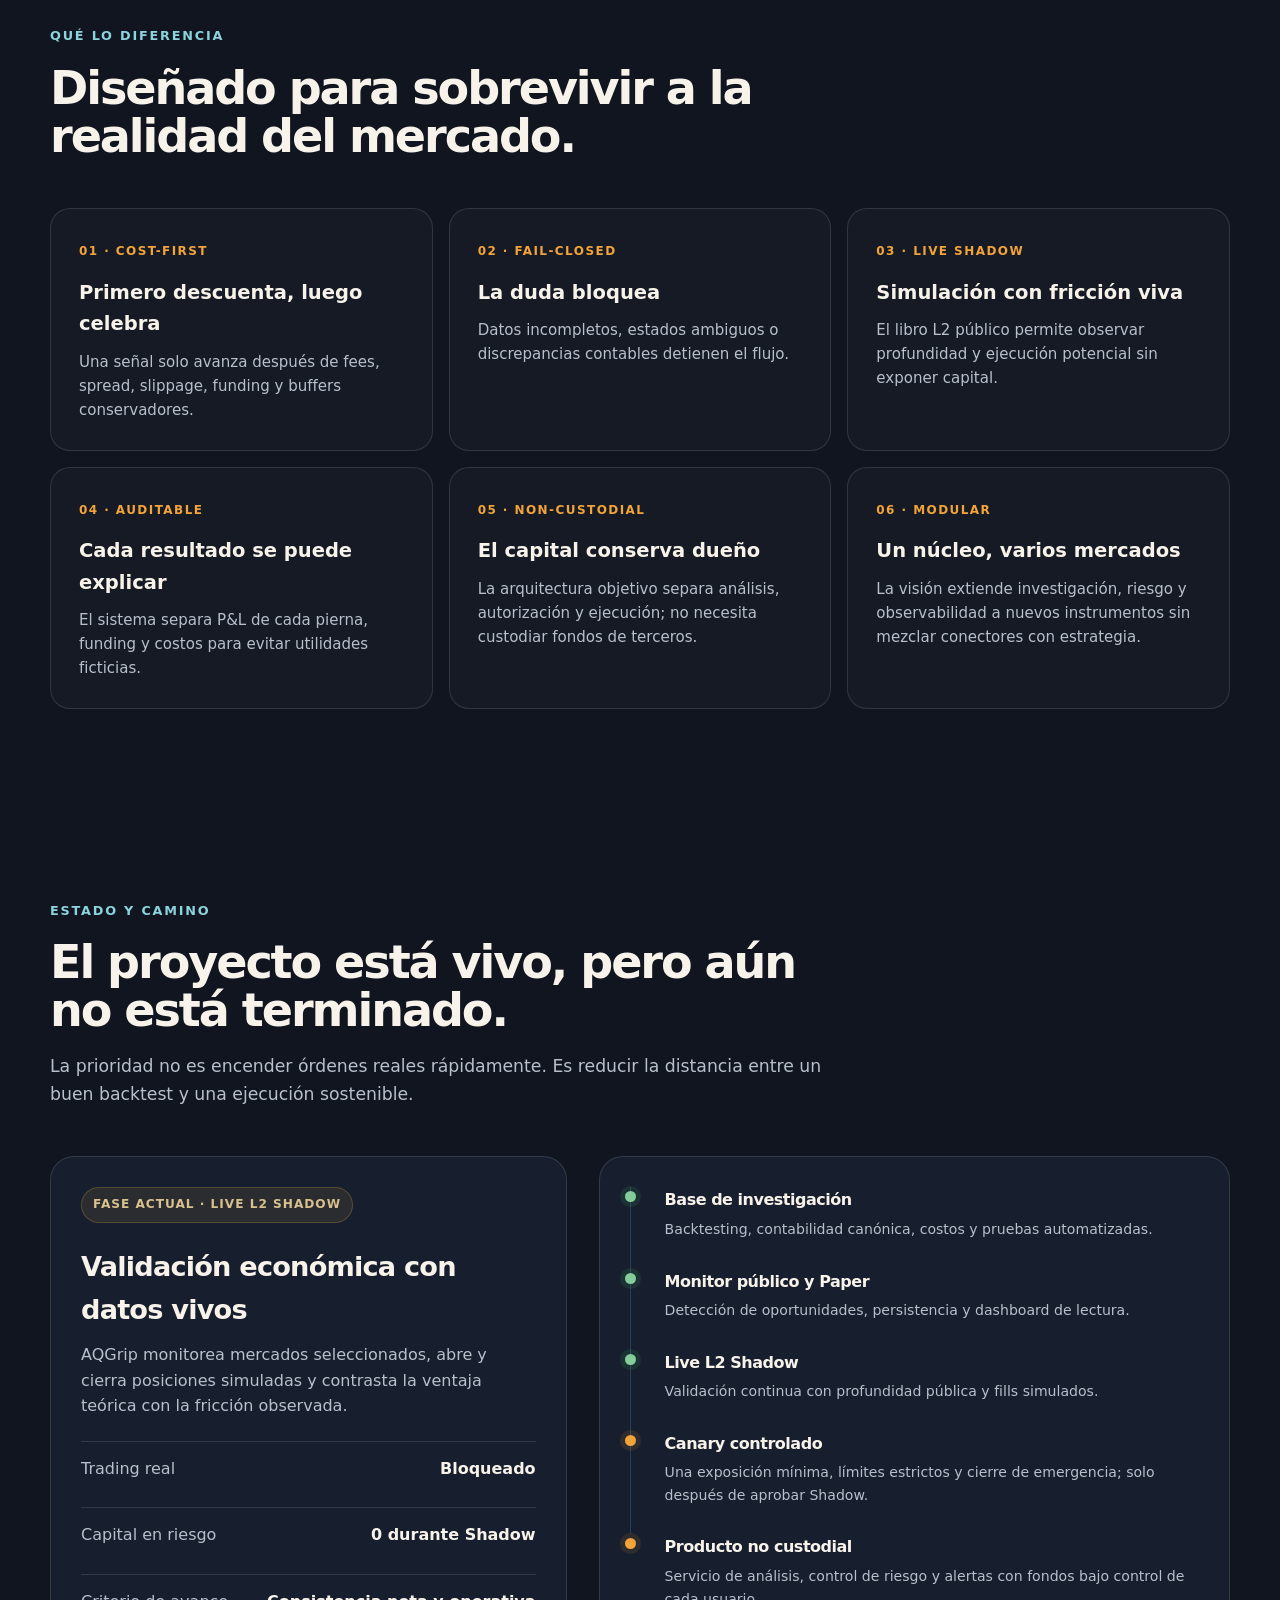
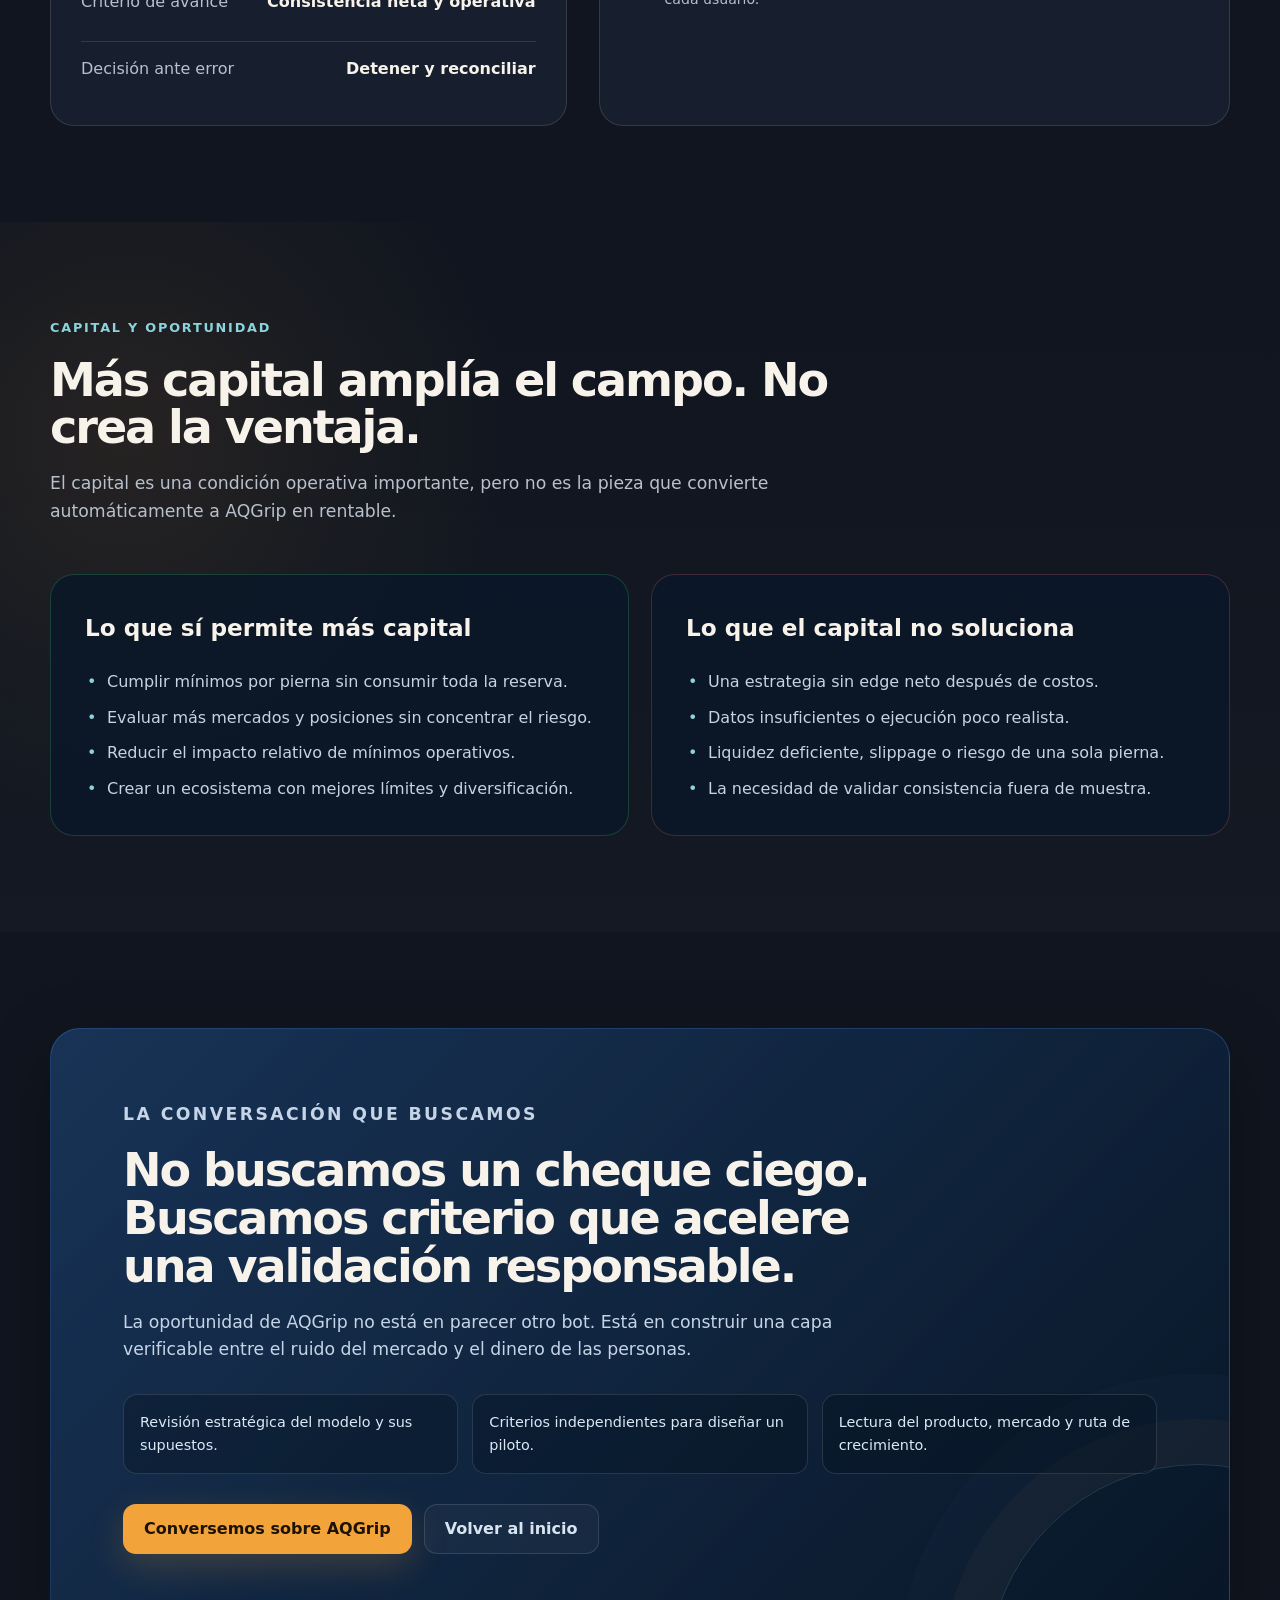
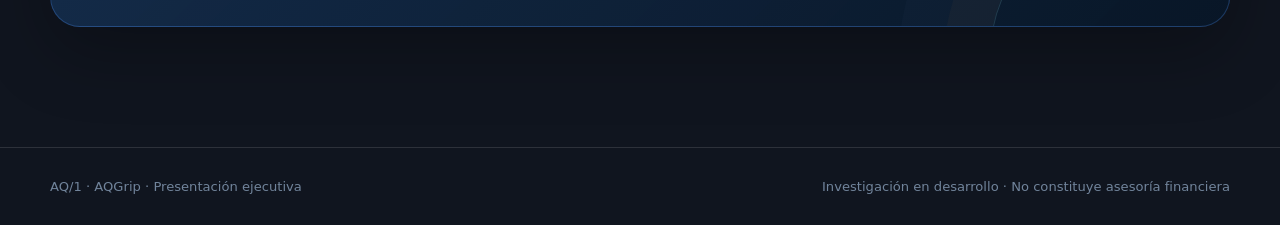
==== commit 43c4027d: "style: align AQGrip landing with AQ1 visual identity" ====
--- a/aqgrip.html
+++ b/aqgrip.html
@@ -6,21 +6,21 @@
   <title>AQGrip — Inteligencia de mercado basada en evidencia</title>
   <meta name="description" content="Presentación ejecutiva de AQGrip: investigación, control de riesgo y validación Paper antes de exponer capital.">
   <meta name="robots" content="noindex,nofollow,noarchive,nosnippet">
-  <meta name="theme-color" content="#07111f">
+  <meta name="theme-color" content="#10151f">
   <link rel="icon" type="image/svg+xml" href="favicon.svg">
   <style>
     :root {
-      --bg: #07111f;
-      --bg-deep: #040a13;
-      --panel: rgba(15, 30, 50, .76);
-      --panel-solid: #0e1c30;
-      --line: rgba(144, 177, 214, .16);
-      --text: #f5f8fc;
-      --muted: #9db0c7;
-      --blue: #3184ff;
-      --cyan: #39d8d1;
-      --green: #43d17b;
-      --amber: #f0b84b;
+      --bg: #10151f;
+      --bg-deep: #0c1119;
+      --panel: rgba(26, 34, 49, .82);
+      --panel-solid: #151c29;
+      --line: rgba(255, 255, 255, .12);
+      --text: #f8f3ea;
+      --muted: #b8c0cc;
+      --blue: #f2a33a;
+      --cyan: #8bd3dd;
+      --green: #84cc9a;
+      --amber: #f2a33a;
       --red: #ff6b75;
       --max: 1180px;
       --radius: 24px;
@@ -33,8 +33,8 @@
       margin: 0;
       color: var(--text);
       background:
-        radial-gradient(circle at 84% 6%, rgba(49, 132, 255, .16), transparent 28rem),
-        radial-gradient(circle at 8% 24%, rgba(57, 216, 209, .08), transparent 26rem),
+        radial-gradient(circle at 84% 6%, rgba(139, 211, 221, .12), transparent 28rem),
+        radial-gradient(circle at 8% 24%, rgba(242, 163, 58, .12), transparent 26rem),
         var(--bg);
       font-family: Inter, ui-sans-serif, system-ui, -apple-system, BlinkMacSystemFont, "Segoe UI", sans-serif;
       line-height: 1.6;
@@ -52,7 +52,7 @@
     .site-header {
       position: sticky; top: 0; z-index: 15;
       border-bottom: 1px solid var(--line);
-      background: rgba(7, 17, 31, .82);
+      background: rgba(16, 21, 31, .86);
       backdrop-filter: blur(18px);
     }
     .header-inner {
@@ -61,8 +61,8 @@
     .brand { display: flex; align-items: baseline; gap: 11px; font-weight: 800; letter-spacing: -.02em; }
     .brand-mark {
       display: inline-grid; place-items: center; min-width: 52px; height: 34px; padding: 0 10px;
-      border: 1px solid rgba(49, 132, 255, .55); border-radius: 10px;
-      color: #fff; background: rgba(49, 132, 255, .12);
+      border: 1px solid rgba(242, 163, 58, .48); border-radius: 10px;
+      color: var(--text); background: rgba(242, 163, 58, .10);
     }
     .brand-name { color: var(--muted); font-size: .95rem; font-weight: 600; }
     nav { display: flex; gap: 24px; color: var(--muted); font-size: .93rem; }
@@ -77,8 +77,8 @@
 
     .hero {
       min-height: calc(100vh - 76px);
-      display: grid; grid-template-columns: 1.15fr .85fr; align-items: center; gap: 64px;
-      padding: 80px 0 72px;
+      display: grid; grid-template-columns: 1.08fr .92fr; align-items: center; gap: 56px;
+      padding: 72px 0 76px;
     }
     .eyebrow {
       margin: 0 0 18px; color: var(--cyan); font-size: .8rem; font-weight: 800;
@@ -86,40 +86,40 @@
     }
     h1, h2, h3, p { margin-top: 0; }
     h1 {
-      max-width: 850px; margin-bottom: 24px;
-      font-size: clamp(3.4rem, 7.4vw, 7rem); line-height: .91; letter-spacing: -.065em;
-    }
-    h1 span { color: transparent; background: linear-gradient(100deg, #fff 5%, #72aaff 55%, #4ee1d8); background-clip: text; }
-    .hero-lead { max-width: 730px; color: #c3d0df; font-size: clamp(1.13rem, 2vw, 1.42rem); line-height: 1.62; }
+      max-width: 760px; margin-bottom: 22px;
+      font-size: clamp(2.75rem, 5vw, 4.65rem); line-height: 1.01; letter-spacing: -.048em;
+    }
+    h1 span { color: transparent; background: linear-gradient(100deg, #fffaf1 5%, #f2b458 55%, #8bd3dd); background-clip: text; }
+    .hero-lead { max-width: 730px; color: #d7deea; font-size: clamp(1.13rem, 2vw, 1.42rem); line-height: 1.62; }
     .hero-truth {
       display: flex; gap: 10px; align-items: flex-start; max-width: 670px; margin: 30px 0;
-      padding: 16px 18px; border: 1px solid rgba(240, 184, 75, .22); border-radius: 16px;
-      color: #d8c28d; background: rgba(240, 184, 75, .06); font-size: .92rem;
-    }
-    .hero-truth strong { color: #ffe0a0; white-space: nowrap; }
+      padding: 16px 18px; border: 1px solid rgba(242, 163, 58, .24); border-radius: 16px;
+      color: #e2c98f; background: rgba(242, 163, 58, .07); font-size: .92rem;
+    }
+    .hero-truth strong { color: #f8cb7d; white-space: nowrap; }
     .actions { display: flex; flex-wrap: wrap; gap: 12px; }
     .btn {
       display: inline-flex; min-height: 50px; align-items: center; justify-content: center;
       padding: 0 20px; border-radius: 13px; border: 1px solid var(--line);
       font-weight: 750; transition: .2s ease;
     }
-    .btn.primary { background: linear-gradient(120deg, #256ff0, #34a1ff); border-color: transparent; box-shadow: 0 12px 35px rgba(49,132,255,.25); }
+    .btn.primary { background: var(--accent, #f2a33a); color: #1d1304; border-color: transparent; box-shadow: 0 12px 35px rgba(242,163,58,.20); }
     .btn.secondary { color: #d9e4f1; background: rgba(255,255,255,.035); }
     .btn:hover { transform: translateY(-2px); }
 
     .hero-system {
-      position: relative; min-height: 550px; display: grid; place-items: center;
+      position: relative; min-height: 500px; display: grid; place-items: center;
     }
     .system-glow {
       position: absolute; width: 390px; aspect-ratio: 1; border-radius: 50%;
-      background: radial-gradient(circle, rgba(49,132,255,.22), transparent 64%);
+      background: radial-gradient(circle, rgba(242,163,58,.14), transparent 64%);
       filter: blur(12px);
     }
     .core {
       position: relative; z-index: 3; display: grid; place-items: center; text-align: center;
-      width: 210px; aspect-ratio: 1; border: 1px solid rgba(91,154,255,.42); border-radius: 50%;
-      background: radial-gradient(circle at 30% 25%, rgba(58,123,231,.36), rgba(9,23,41,.96) 62%);
-      box-shadow: 0 0 0 22px rgba(49,132,255,.035), 0 0 80px rgba(49,132,255,.18);
+      width: 210px; aspect-ratio: 1; border: 1px solid rgba(242,163,58,.38); border-radius: 50%;
+      background: radial-gradient(circle at 30% 25%, rgba(242,163,58,.24), rgba(16,21,31,.98) 62%);
+      box-shadow: 0 0 0 22px rgba(242,163,58,.03), 0 0 80px rgba(139,211,221,.12);
     }
     .core strong { display: block; font-size: 2rem; letter-spacing: -.04em; }
     .core small { width: 145px; color: var(--muted); line-height: 1.35; }
@@ -130,7 +130,7 @@
     .orbit.two { width: 540px; animation-duration: 38s; animation-direction: reverse; }
     .orbit span {
       position: absolute; display: grid; place-items: center; width: 104px; min-height: 48px;
-      padding: 9px; border-radius: 12px; background: #10233b; border: 1px solid rgba(90,155,230,.25);
+      padding: 9px; border-radius: 12px; background: #1a2230; border: 1px solid rgba(255,255,255,.14);
       box-shadow: var(--shadow); color: #dceafa; font-size: .78rem; font-weight: 750; text-align: center;
       animation: counter 28s linear infinite;
     }
@@ -144,7 +144,7 @@
 
     section { padding: 96px 0; }
     .section-head { max-width: 800px; margin-bottom: 48px; }
-    h2 { margin-bottom: 18px; font-size: clamp(2.1rem, 4.8vw, 4.1rem); line-height: 1.04; letter-spacing: -.045em; }
+    h2 { margin-bottom: 18px; font-size: clamp(1.9rem, 3.6vw, 3.25rem); line-height: 1.04; letter-spacing: -.045em; }
     .section-head > p:not(.eyebrow) { color: var(--muted); font-size: 1.08rem; }
 
     .manifesto {
@@ -169,7 +169,7 @@
     .step {
       position: relative; min-height: 250px; padding: 24px 20px;
       border: 1px solid var(--line); border-radius: 20px;
-      background: linear-gradient(145deg, rgba(20,42,70,.82), rgba(9,20,35,.86));
+      background: linear-gradient(145deg, rgba(35,43,58,.88), rgba(16,21,31,.92));
       overflow: hidden;
     }
     .step::after {
@@ -179,8 +179,8 @@
     }
     .step-icon {
       display: grid; place-items: center; width: 44px; height: 44px; margin-bottom: 26px;
-      border-radius: 13px; color: var(--cyan); background: rgba(57,216,209,.08);
-      border: 1px solid rgba(57,216,209,.18); font-weight: 900;
+      border-radius: 13px; color: var(--cyan); background: rgba(139,211,221,.08);
+      border: 1px solid rgba(139,211,221,.18); font-weight: 900;
     }
     .step h3 { font-size: 1.02rem; }
     .step p { position: relative; z-index: 1; margin: 0; color: var(--muted); font-size: .88rem; }
@@ -226,7 +226,7 @@
     .timeline-item:last-child { border-left-color: transparent; padding-bottom: 0; }
     .timeline-item::before {
       content: ""; position: absolute; left: -6px; top: 4px; width: 11px; height: 11px; border-radius: 50%;
-      background: var(--blue); box-shadow: 0 0 0 5px rgba(49,132,255,.1);
+      background: var(--blue); box-shadow: 0 0 0 5px rgba(242,163,58,.10);
     }
     .timeline-item.done::before { background: var(--green); box-shadow: 0 0 0 5px rgba(67,209,123,.1); }
     .timeline-item h3 { margin: 0 0 5px; font-size: 1rem; }
@@ -234,7 +234,7 @@
 
     .capital {
       background:
-        radial-gradient(circle at 10% 30%, rgba(49,132,255,.10), transparent 24rem),
+        radial-gradient(circle at 10% 30%, rgba(242,163,58,.09), transparent 24rem),
         linear-gradient(180deg, transparent, rgba(255,255,255,.015));
     }
     .capital-grid { display: grid; grid-template-columns: 1fr 1fr; gap: 22px; }
@@ -260,8 +260,8 @@
     }
     .ask-card::after {
       content: ""; position: absolute; width: 420px; aspect-ratio: 1; right: -180px; bottom: -260px;
-      border: 1px solid rgba(57,216,209,.2); border-radius: 50%;
-      box-shadow: 0 0 0 45px rgba(49,132,255,.035), 0 0 0 90px rgba(49,132,255,.025);
+      border: 1px solid rgba(139,211,221,.18); border-radius: 50%;
+      box-shadow: 0 0 0 45px rgba(242,163,58,.03), 0 0 0 90px rgba(139,211,221,.02);
     }
     .ask-card > * { position: relative; z-index: 2; }
     .ask-card h2 { max-width: 820px; }
@@ -297,7 +297,7 @@
       .metric { min-height: 150px; }
       .gate { display: grid; gap: 4px; }
       .gate strong { text-align: left; }
-      h1 { font-size: clamp(3.15rem, 17vw, 5rem); }
+      h1 { font-size: clamp(2.35rem, 10.8vw, 3.25rem); line-height: 1.04; }
     }
     @media (prefers-reduced-motion: reduce) {
       *, *::before, *::after { animation-duration: .001ms !important; scroll-behavior: auto !important; }
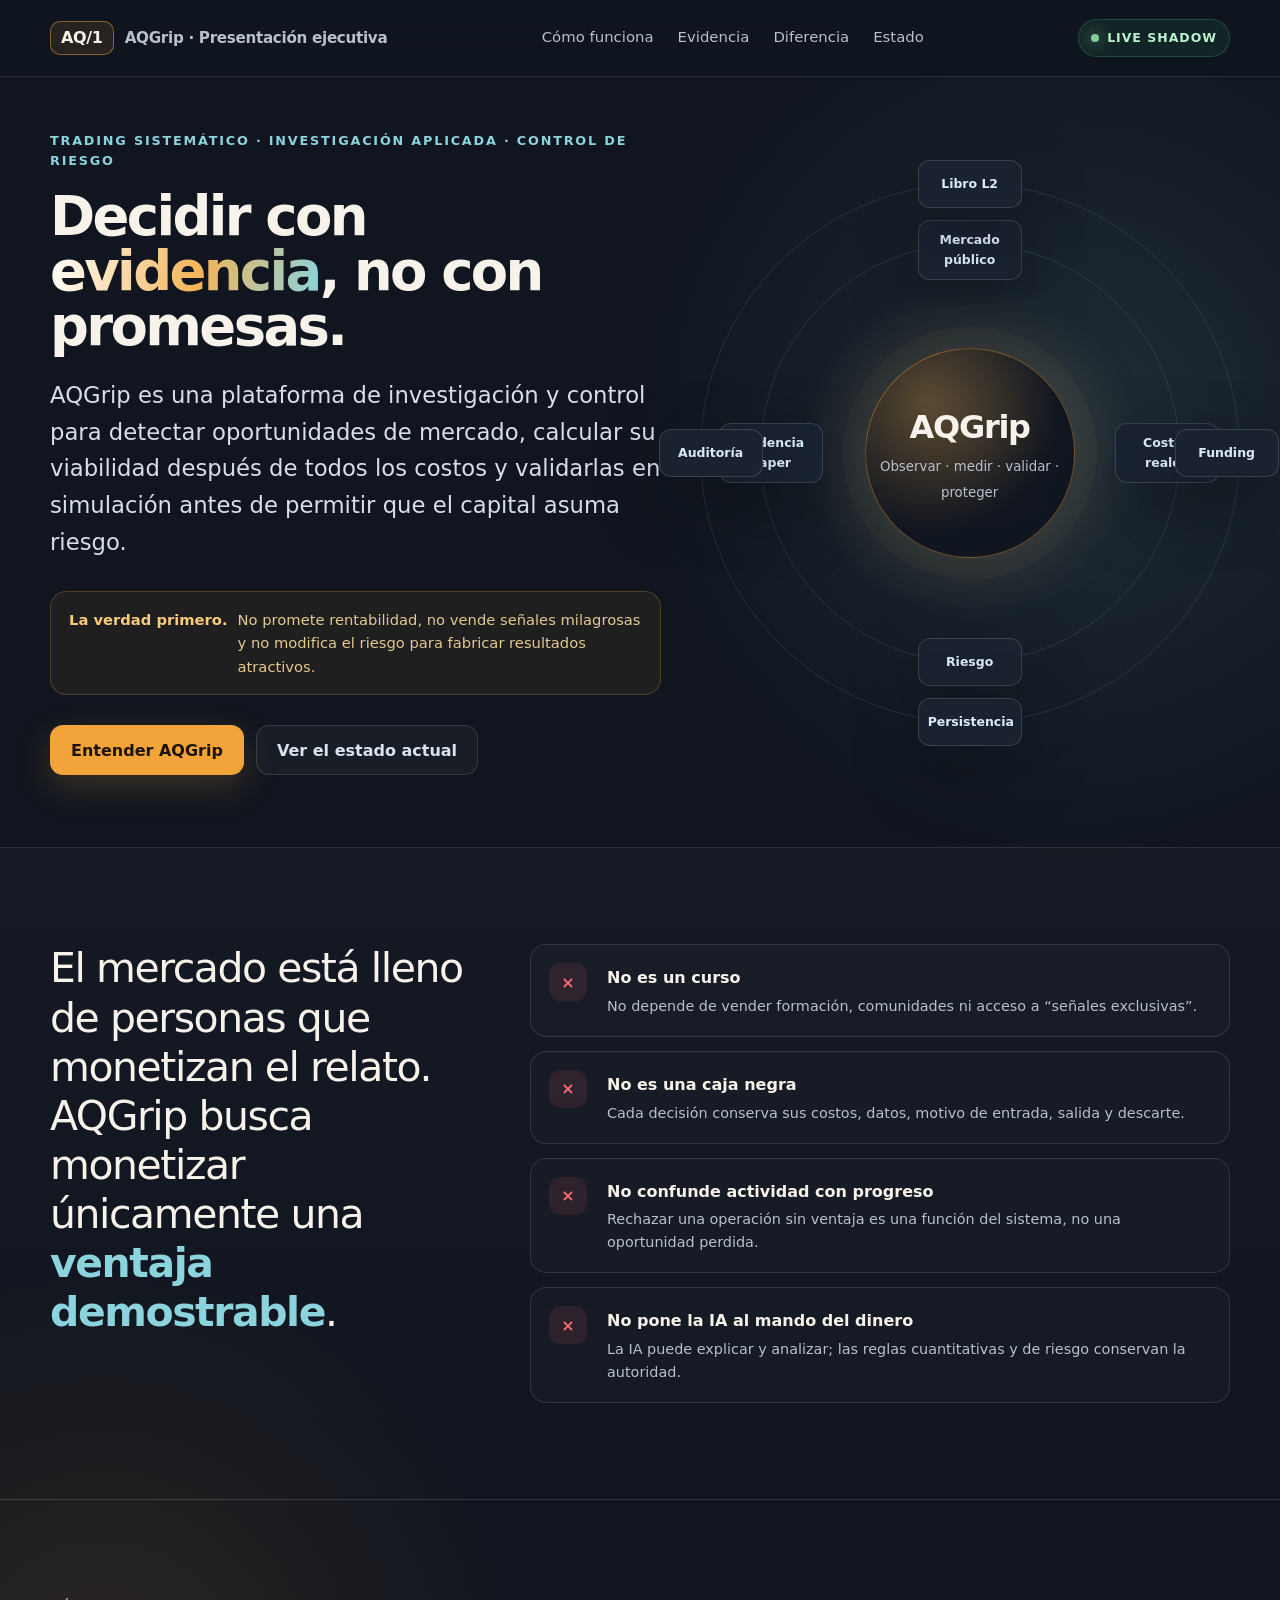
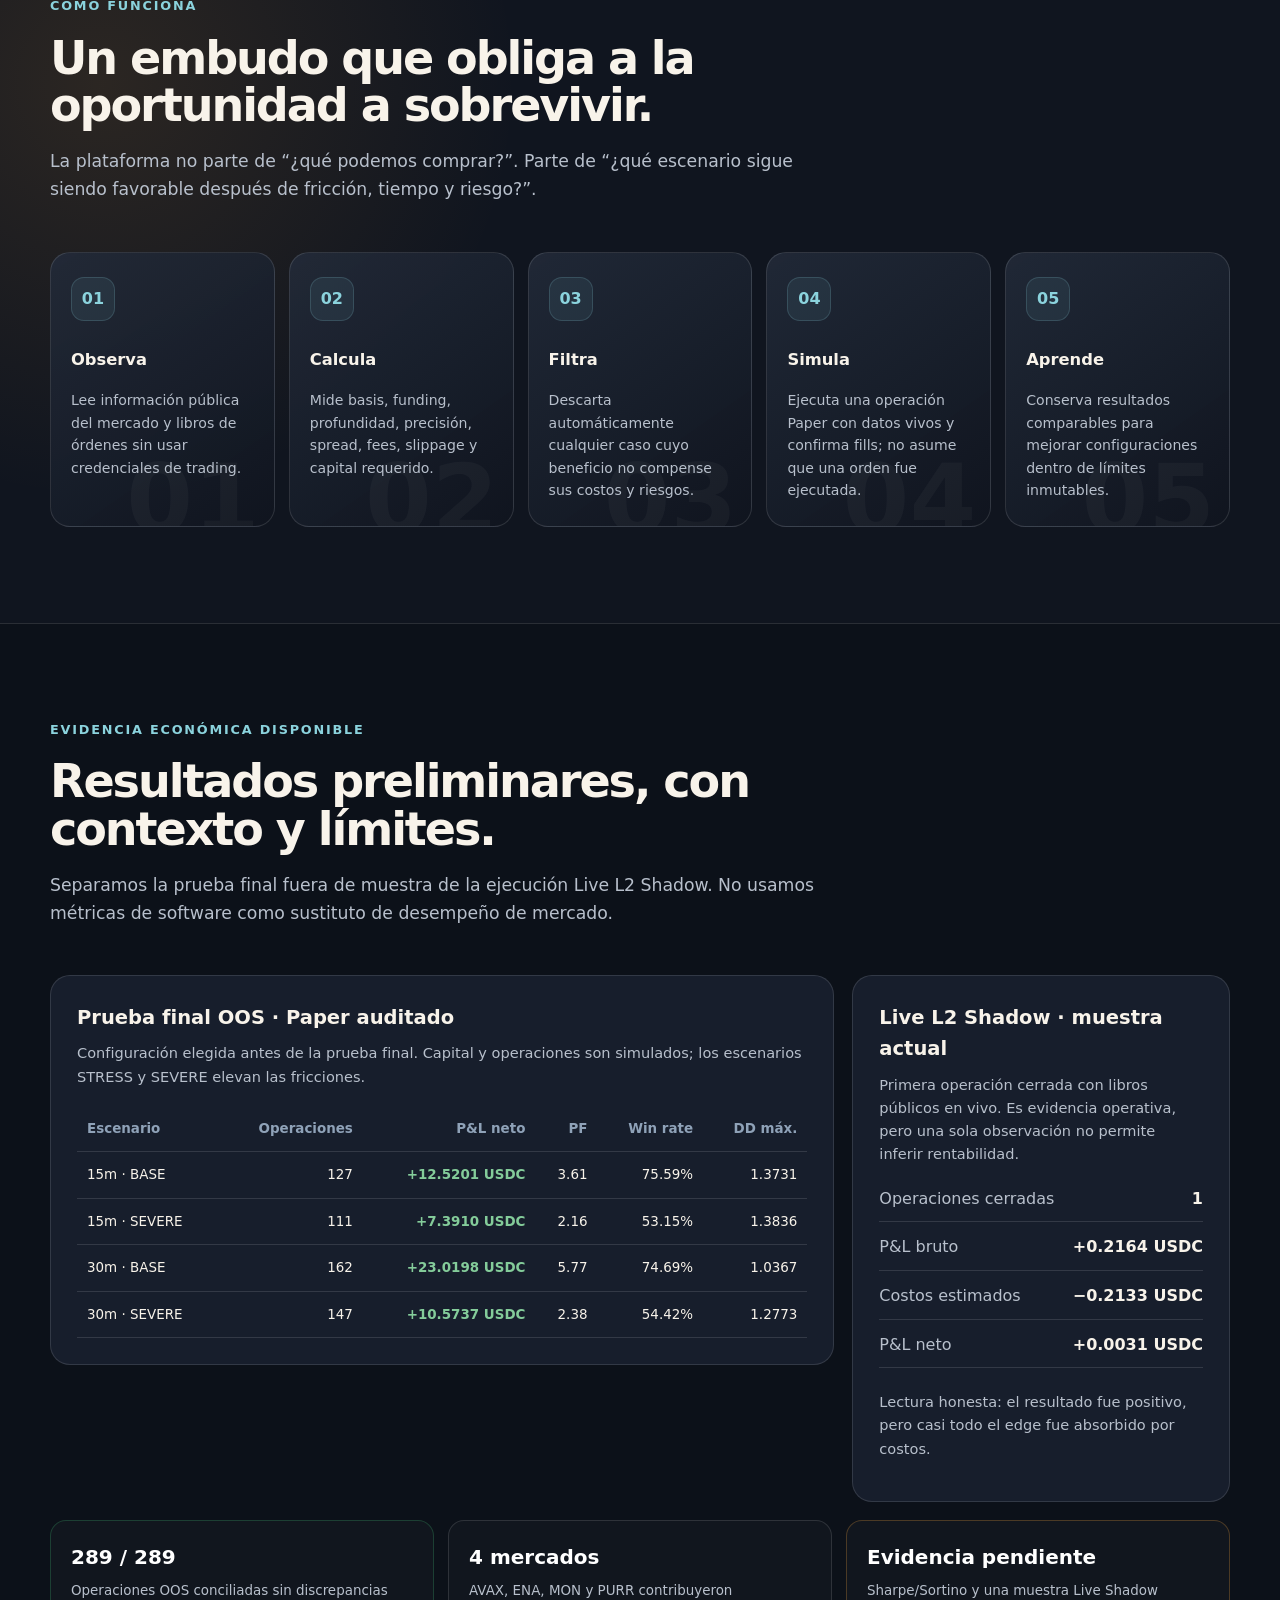
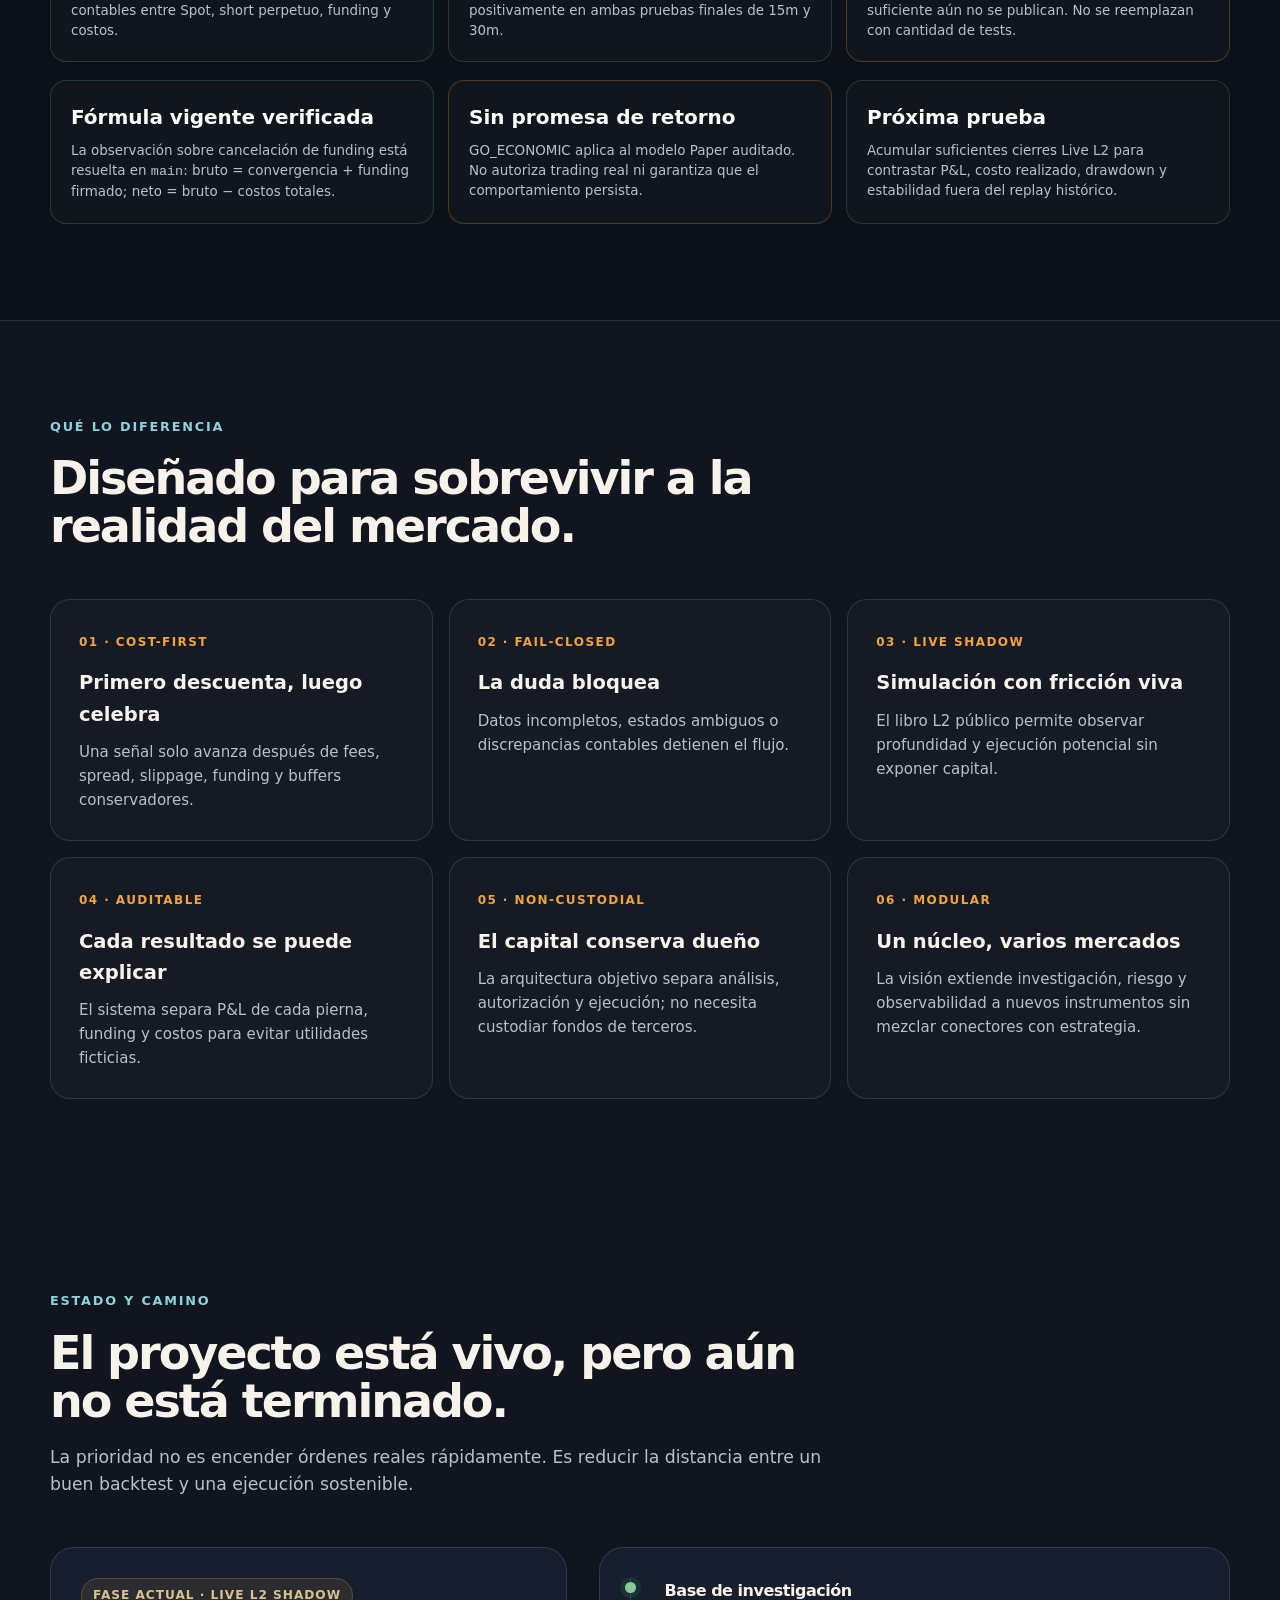
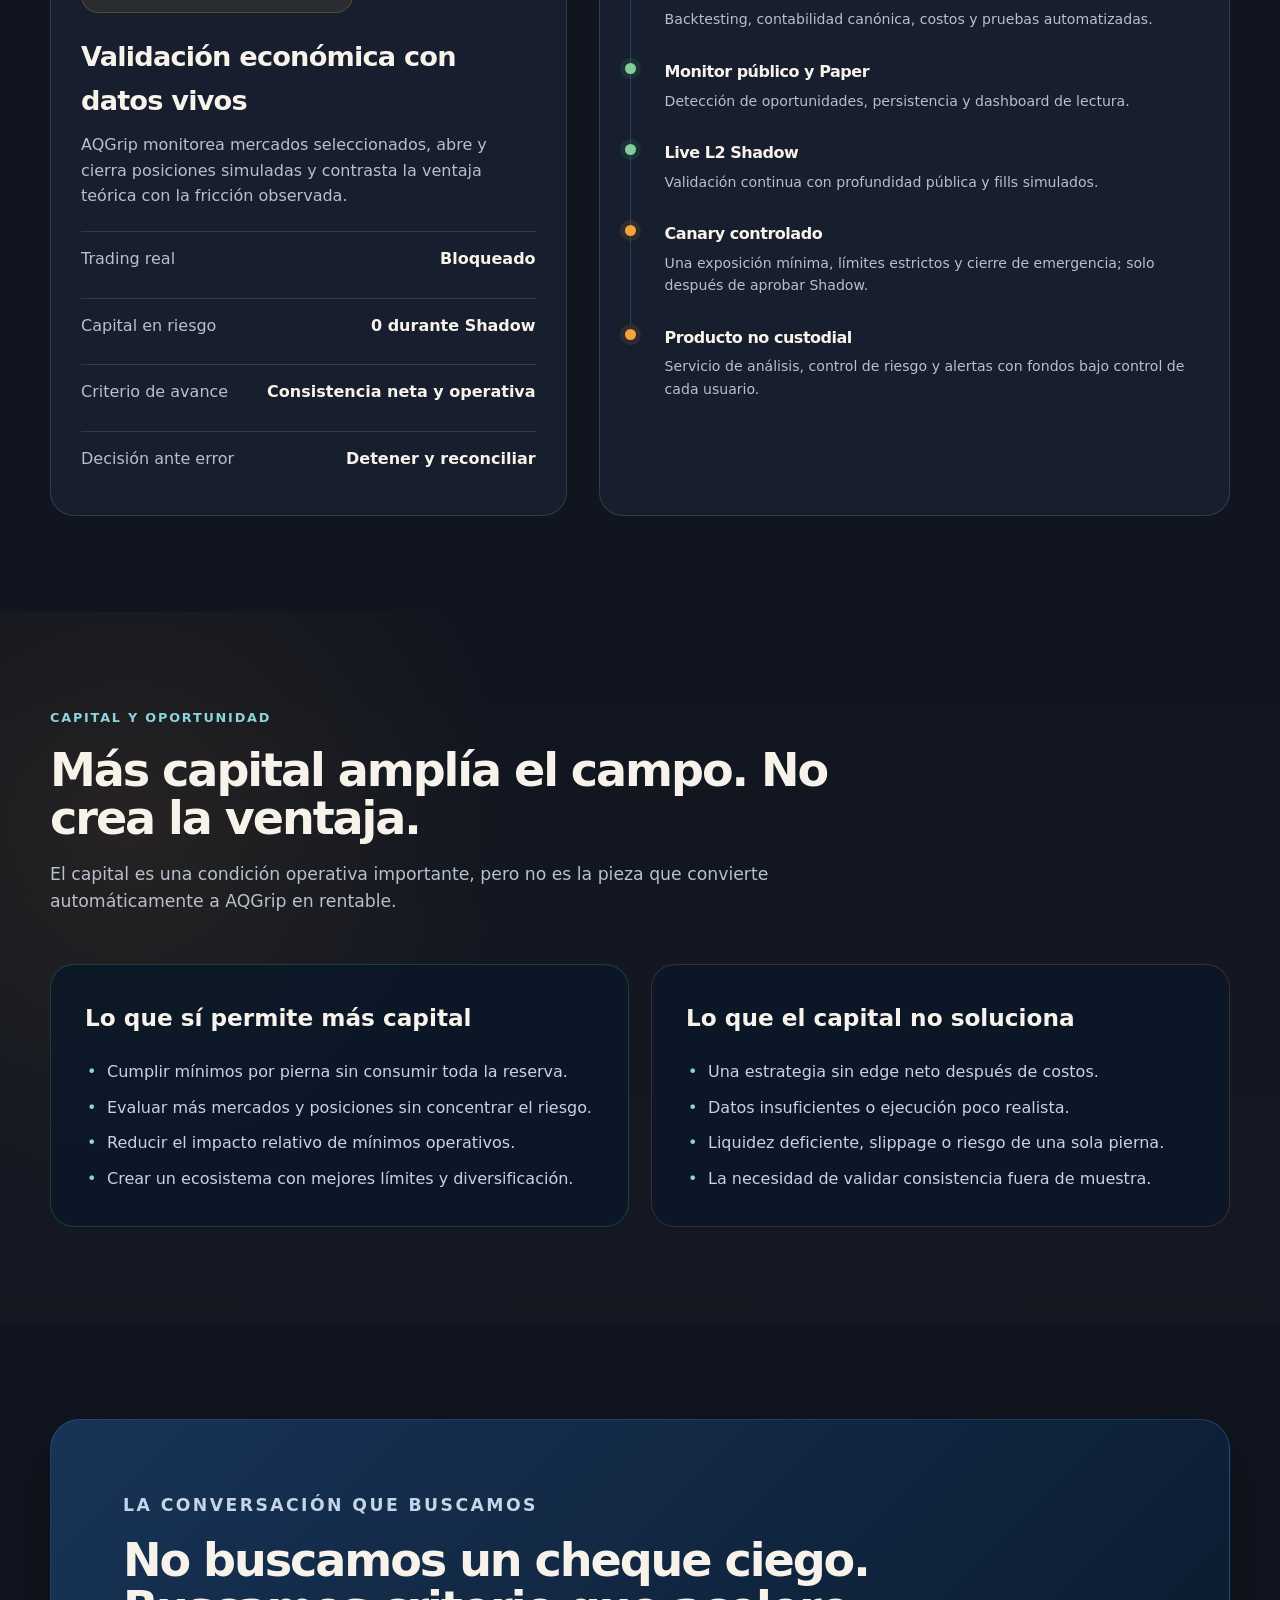
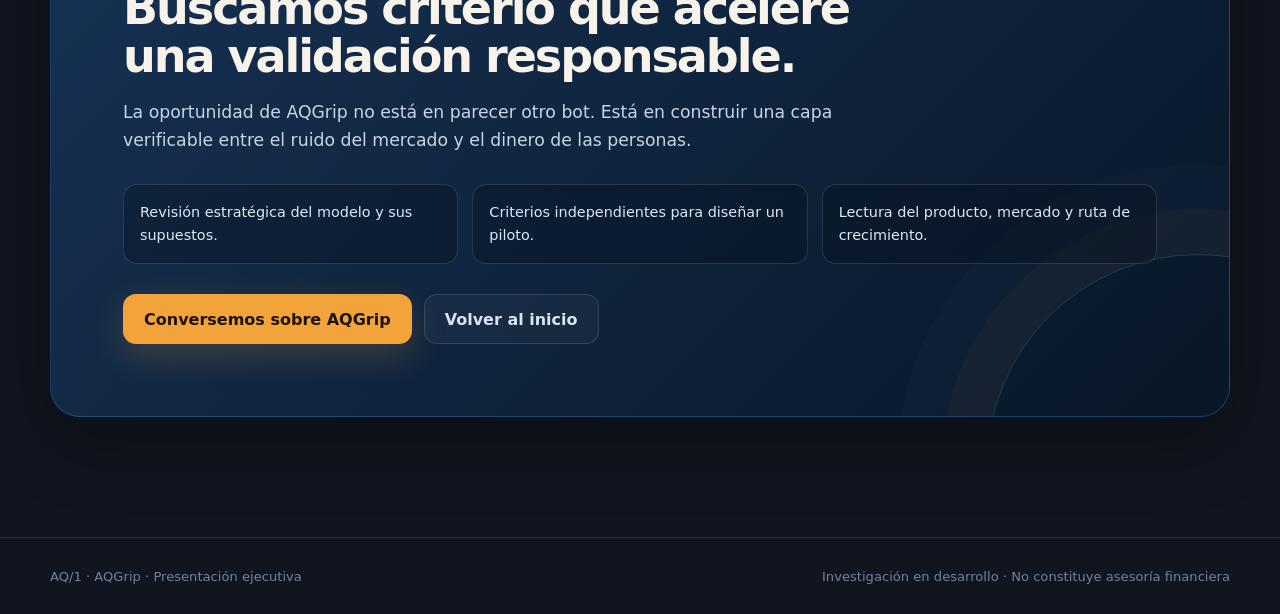
==== commit 2819da08: "fix: strengthen AQGrip evidence and hero layout" ====
--- a/aqgrip.html
+++ b/aqgrip.html
@@ -75,10 +75,11 @@
     }
     .status::before { content: ""; width: 8px; height: 8px; border-radius: 50%; background: var(--green); box-shadow: 0 0 16px var(--green); }
 
+    #inicio { padding: 0; }
     .hero {
-      min-height: calc(100vh - 76px);
-      display: grid; grid-template-columns: 1.08fr .92fr; align-items: center; gap: 56px;
-      padding: 72px 0 76px;
+      min-height: auto;
+      display: grid; grid-template-columns: 1.08fr .92fr; align-items: center; gap: 48px;
+      padding: 54px 0 72px;
     }
     .eyebrow {
       margin: 0 0 18px; color: var(--cyan); font-size: .8rem; font-weight: 800;
@@ -87,7 +88,7 @@
     h1, h2, h3, p { margin-top: 0; }
     h1 {
       max-width: 760px; margin-bottom: 22px;
-      font-size: clamp(2.75rem, 5vw, 4.65rem); line-height: 1.01; letter-spacing: -.048em;
+      font-size: clamp(2.65rem, 4.25vw, 4rem); line-height: 1.01; letter-spacing: -.048em;
     }
     h1 span { color: transparent; background: linear-gradient(100deg, #fffaf1 5%, #f2b458 55%, #8bd3dd); background-clip: text; }
     .hero-lead { max-width: 730px; color: #d7deea; font-size: clamp(1.13rem, 2vw, 1.42rem); line-height: 1.62; }
@@ -186,14 +187,26 @@
     .step p { position: relative; z-index: 1; margin: 0; color: var(--muted); font-size: .88rem; }
 
     .proof { background: var(--bg-deep); border-block: 1px solid var(--line); }
-    .proof-grid { display: grid; grid-template-columns: repeat(4, 1fr); gap: 16px; }
-    .metric {
-      min-height: 188px; padding: 24px; border: 1px solid var(--line); border-radius: 20px;
-      background: var(--panel);
-    }
-    .metric strong { display: block; margin-bottom: 10px; font-size: clamp(2rem, 4vw, 3.5rem); line-height: 1; letter-spacing: -.05em; color: #fff; }
-    .metric .unit { color: var(--blue); }
-    .metric p { margin: 0; color: var(--muted); font-size: .9rem; }
+    .evidence-layout { display: grid; grid-template-columns: minmax(0, 1.35fr) minmax(280px, .65fr); gap: 18px; align-items: start; }
+    .evidence-card { padding: 26px; border: 1px solid var(--line); border-radius: 20px; background: var(--panel); }
+    .evidence-card h3 { margin-bottom: 8px; font-size: 1.22rem; }
+    .evidence-card > p { color: var(--muted); font-size: .91rem; }
+    .evidence-table-wrap { overflow-x: auto; margin-top: 18px; }
+    .evidence-table { width: 100%; border-collapse: collapse; min-width: 660px; }
+    .evidence-table th, .evidence-table td { padding: 12px 10px; border-bottom: 1px solid var(--line); text-align: right; font-size: .84rem; white-space: nowrap; }
+    .evidence-table th { color: #8fa2b8; font-weight: 750; }
+    .evidence-table th:first-child, .evidence-table td:first-child { text-align: left; }
+    .evidence-table .positive { color: var(--green); font-weight: 800; }
+    .shadow-result { display: grid; gap: 12px; margin: 20px 0; }
+    .shadow-result div { display: flex; justify-content: space-between; gap: 20px; padding-bottom: 10px; border-bottom: 1px solid var(--line); }
+    .shadow-result span { color: var(--muted); }
+    .shadow-result strong { text-align: right; }
+    .evidence-band { display: grid; grid-template-columns: repeat(3, 1fr); gap: 14px; margin-top: 18px; }
+    .evidence-point { min-height: 132px; padding: 20px; border: 1px solid var(--line); border-radius: 16px; background: rgba(255,255,255,.025); }
+    .evidence-point strong { display: block; margin-bottom: 8px; color: #fff; font-size: 1.25rem; }
+    .evidence-point p { margin: 0; color: var(--muted); font-size: .84rem; line-height: 1.5; }
+    .evidence-point.caution { border-color: rgba(242,163,58,.26); }
+    .evidence-point.closed { border-color: rgba(67,209,123,.22); }
     .proof-note { margin-top: 22px; color: #889bb2; font-size: .84rem; }
 
     .difference-grid { display: grid; grid-template-columns: repeat(3, 1fr); gap: 16px; }
@@ -283,7 +296,8 @@
       .hero-system { min-height: 500px; }
       .manifesto-grid, .stage-layout { grid-template-columns: 1fr; }
       .process { grid-template-columns: repeat(2, 1fr); }
-      .proof-grid { grid-template-columns: repeat(2, 1fr); }
+      .evidence-layout { grid-template-columns: 1fr; }
+      .evidence-band { grid-template-columns: 1fr 1fr; }
       .difference-grid { grid-template-columns: 1fr 1fr; }
     }
     @media (max-width: 680px) {
@@ -292,9 +306,8 @@
       .hero { padding-top: 56px; gap: 24px; }
       .hero-system { transform: scale(.73); margin: -65px 0; }
       section { padding: 70px 0; }
-      .process, .proof-grid, .difference-grid, .capital-grid, .ask-points { grid-template-columns: 1fr; }
+      .process, .difference-grid, .capital-grid, .ask-points, .evidence-band { grid-template-columns: 1fr; }
       .step { min-height: auto; }
-      .metric { min-height: 150px; }
       .gate { display: grid; gap: 4px; }
       .gate strong { text-align: left; }
       h1 { font-size: clamp(2.35rem, 10.8vw, 3.25rem); line-height: 1.04; }
@@ -426,30 +439,70 @@
     <section class="proof" id="evidencia">
       <div class="wrap">
         <div class="section-head reveal">
-          <p class="eyebrow">Evidencia disponible</p>
-          <h2>Más ingeniería que espectáculo.</h2>
-          <p>El proyecto ya superó la etapa de una idea escrita. Hoy procesa datos vivos, simula ejecución y documenta tanto las oportunidades como los rechazos.</p>
-        </div>
-
-        <div class="proof-grid">
-          <article class="metric reveal">
-            <strong>365<span class="unit">+</span></strong>
-            <p>pruebas automatizadas sobre estrategia, contabilidad, persistencia, riesgo y presentación.</p>
-          </article>
-          <article class="metric reveal">
-            <strong>4</strong>
-            <p>mercados en Live L2 Shadow seleccionados por evidencia histórica: AVAX, ENA, MON y PURR.</p>
-          </article>
-          <article class="metric reveal">
-            <strong>100<span class="unit">%</span></strong>
-            <p>Paper durante la validación Live Shadow: datos públicos reales, capital completamente simulado.</p>
-          </article>
-          <article class="metric reveal">
-            <strong>0</strong>
-            <p>órdenes reales durante esta fase. La ejecución con capital está separada y bloqueada.</p>
-          </article>
-        </div>
-        <p class="proof-note reveal">Los resultados históricos y Paper son evidencia de investigación, no garantía de rendimiento futuro ni autorización para operar capital.</p>
+          <p class="eyebrow">Evidencia económica disponible</p>
+          <h2>Resultados preliminares, con contexto y límites.</h2>
+          <p>Separamos la prueba final fuera de muestra de la ejecución Live L2 Shadow. No usamos métricas de software como sustituto de desempeño de mercado.</p>
+        </div>
+
+        <div class="evidence-layout">
+          <article class="evidence-card reveal">
+            <h3>Prueba final OOS · Paper auditado</h3>
+            <p>Configuración elegida antes de la prueba final. Capital y operaciones son simulados; los escenarios STRESS y SEVERE elevan las fricciones.</p>
+            <div class="evidence-table-wrap">
+              <table class="evidence-table">
+                <thead><tr><th>Escenario</th><th>Operaciones</th><th>P&amp;L neto</th><th>PF</th><th>Win rate</th><th>DD máx.</th></tr></thead>
+                <tbody>
+                  <tr><td>15m · BASE</td><td>127</td><td class="positive">+12.5201 USDC</td><td>3.61</td><td>75.59%</td><td>1.3731</td></tr>
+                  <tr><td>15m · SEVERE</td><td>111</td><td class="positive">+7.3910 USDC</td><td>2.16</td><td>53.15%</td><td>1.3836</td></tr>
+                  <tr><td>30m · BASE</td><td>162</td><td class="positive">+23.0198 USDC</td><td>5.77</td><td>74.69%</td><td>1.0367</td></tr>
+                  <tr><td>30m · SEVERE</td><td>147</td><td class="positive">+10.5737 USDC</td><td>2.38</td><td>54.42%</td><td>1.2773</td></tr>
+                </tbody>
+              </table>
+            </div>
+          </article>
+
+          <article class="evidence-card reveal">
+            <h3>Live L2 Shadow · muestra actual</h3>
+            <p>Primera operación cerrada con libros públicos en vivo. Es evidencia operativa, pero una sola observación no permite inferir rentabilidad.</p>
+            <div class="shadow-result">
+              <div><span>Operaciones cerradas</span><strong>1</strong></div>
+              <div><span>P&amp;L bruto</span><strong>+0.2164 USDC</strong></div>
+              <div><span>Costos estimados</span><strong>−0.2133 USDC</strong></div>
+              <div><span>P&amp;L neto</span><strong class="positive">+0.0031 USDC</strong></div>
+            </div>
+            <p class="proof-note">Lectura honesta: el resultado fue positivo, pero casi todo el edge fue absorbido por costos.</p>
+          </article>
+        </div>
+
+        <div class="evidence-band">
+          <article class="evidence-point closed reveal">
+            <strong>289 / 289</strong>
+            <p>Operaciones OOS conciliadas sin discrepancias contables entre Spot, short perpetuo, funding y costos.</p>
+          </article>
+          <article class="evidence-point reveal">
+            <strong>4 mercados</strong>
+            <p>AVAX, ENA, MON y PURR contribuyeron positivamente en ambas pruebas finales de 15m y 30m.</p>
+          </article>
+          <article class="evidence-point caution reveal">
+            <strong>Evidencia pendiente</strong>
+            <p>Sharpe/Sortino y una muestra Live Shadow suficiente aún no se publican. No se reemplazan con cantidad de tests.</p>
+          </article>
+        </div>
+
+        <div class="evidence-band">
+          <article class="evidence-point closed reveal">
+            <strong>Fórmula vigente verificada</strong>
+            <p>La observación sobre cancelación de funding está resuelta en <code>main</code>: bruto = convergencia + funding firmado; neto = bruto − costos totales.</p>
+          </article>
+          <article class="evidence-point caution reveal">
+            <strong>Sin promesa de retorno</strong>
+            <p>GO_ECONOMIC aplica al modelo Paper auditado. No autoriza trading real ni garantiza que el comportamiento persista.</p>
+          </article>
+          <article class="evidence-point reveal">
+            <strong>Próxima prueba</strong>
+            <p>Acumular suficientes cierres Live L2 para contrastar P&amp;L, costo realizado, drawdown y estabilidad fuera del replay histórico.</p>
+          </article>
+        </div>
       </div>
     </section>
 
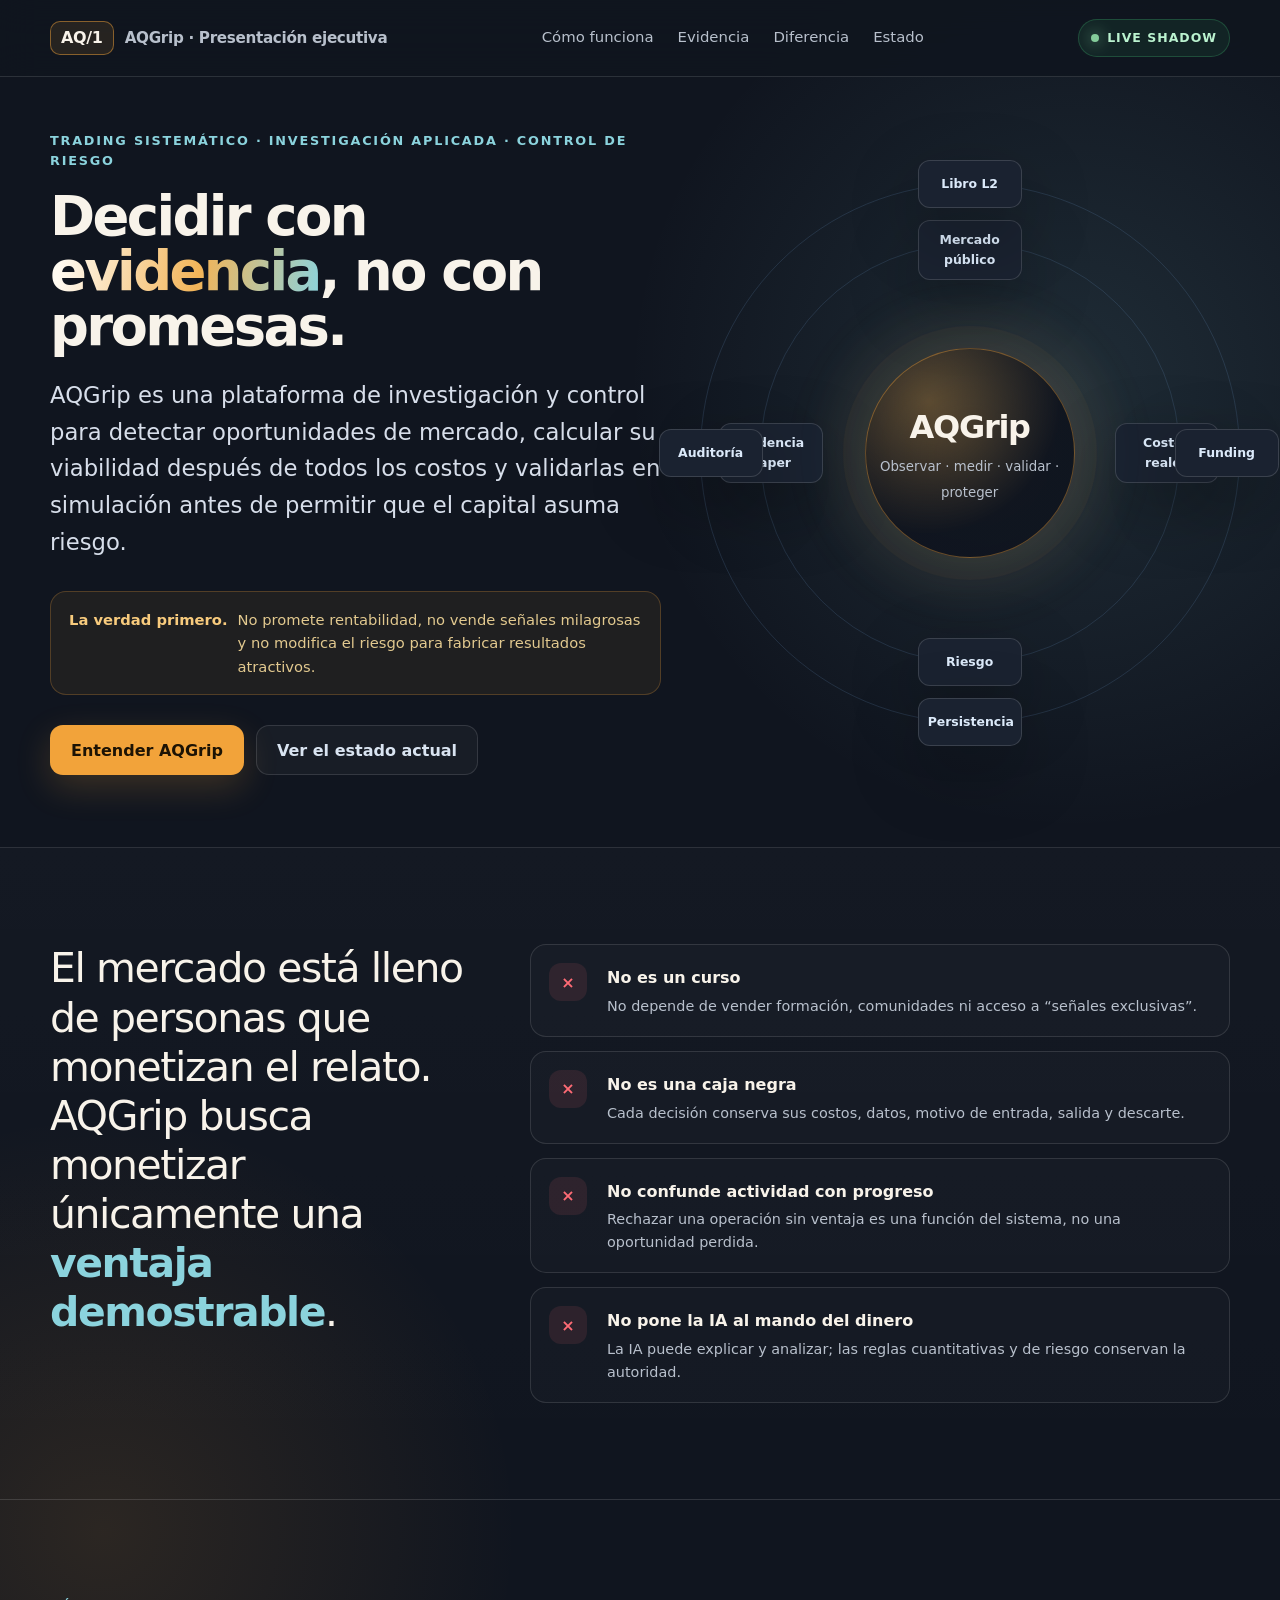
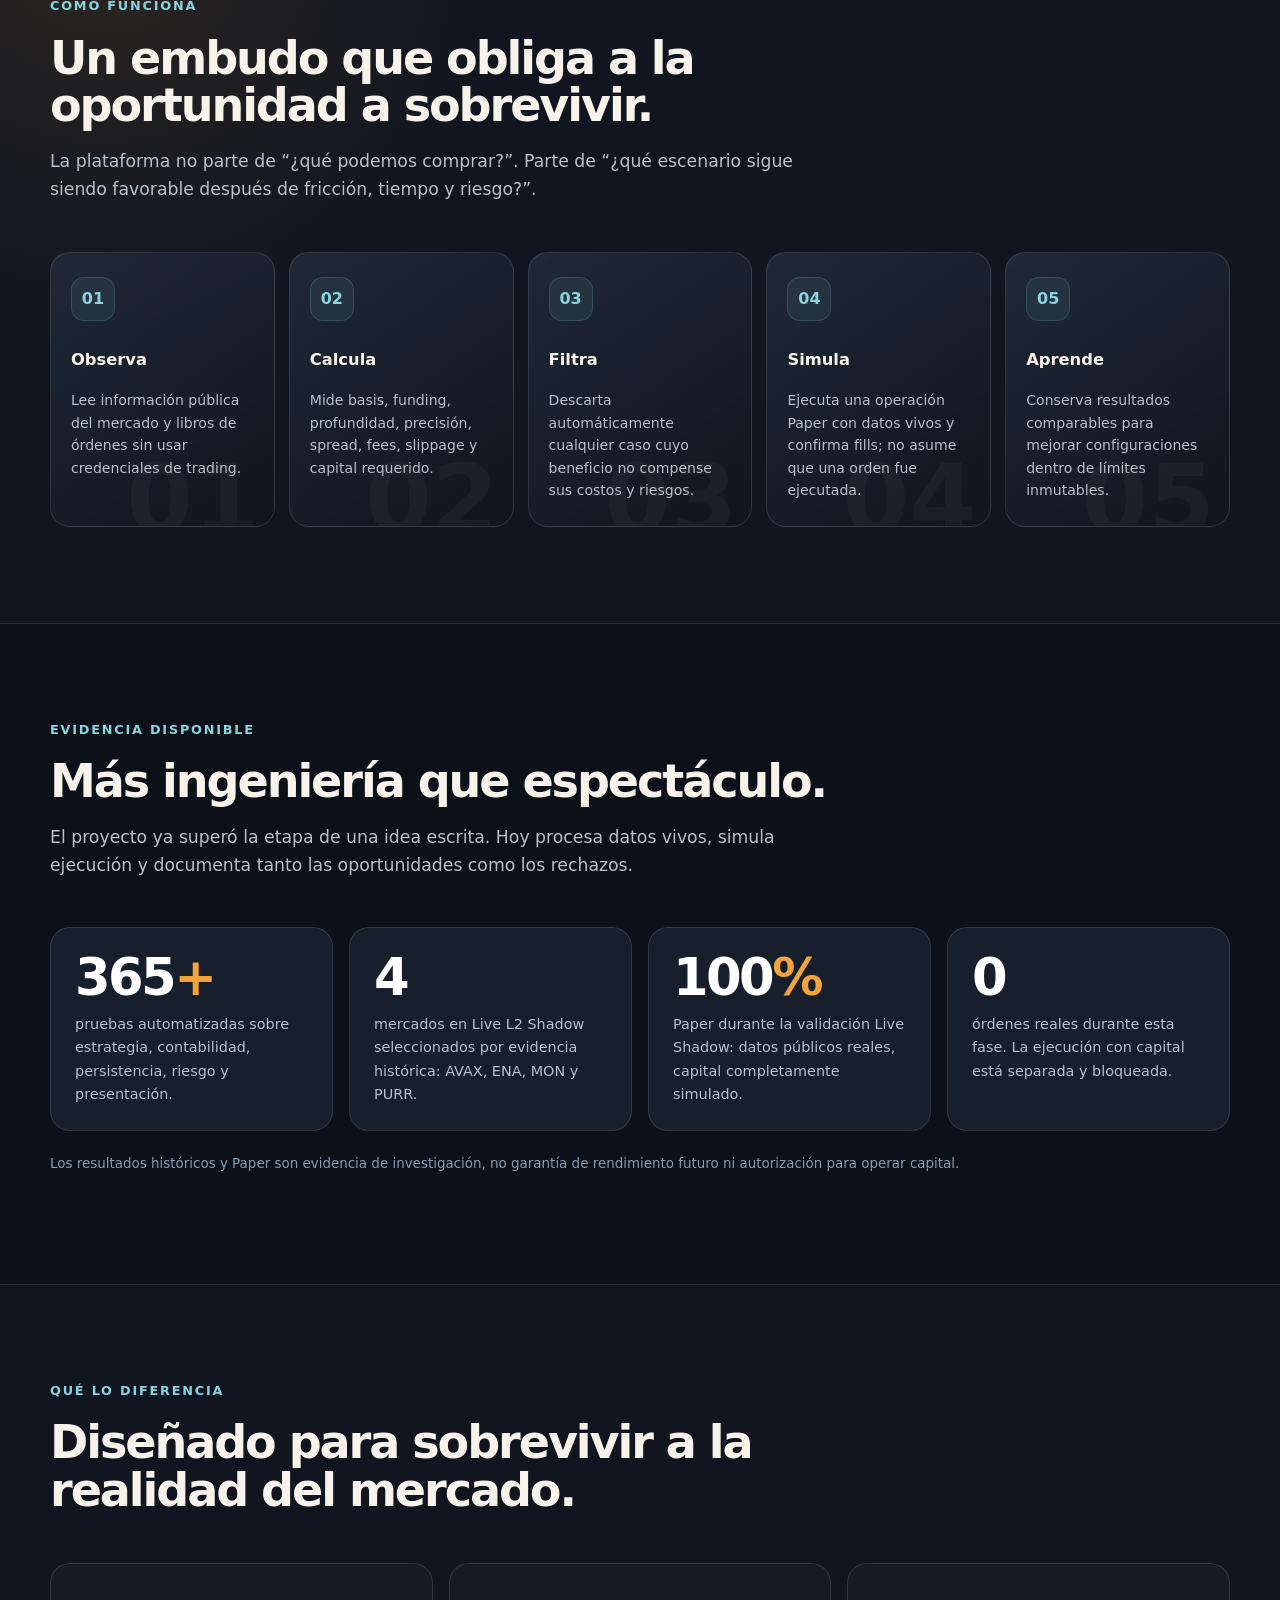
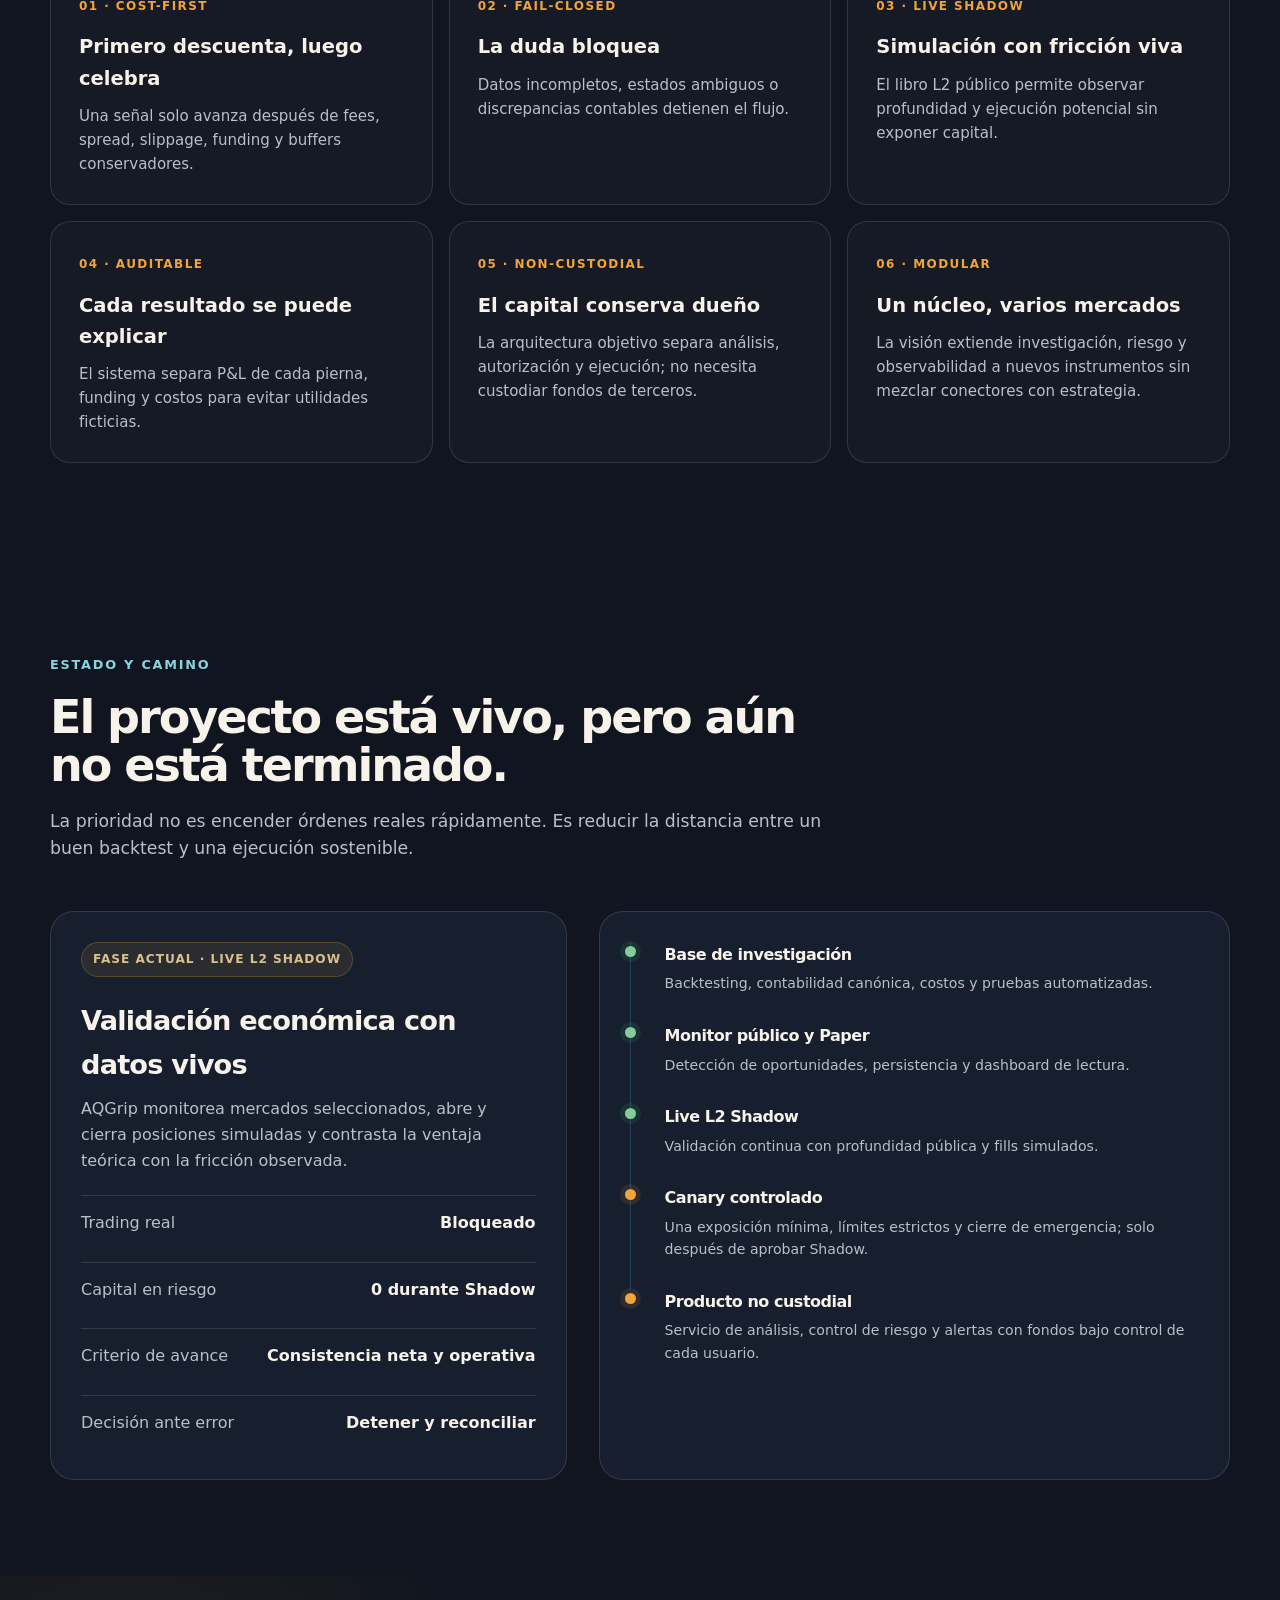
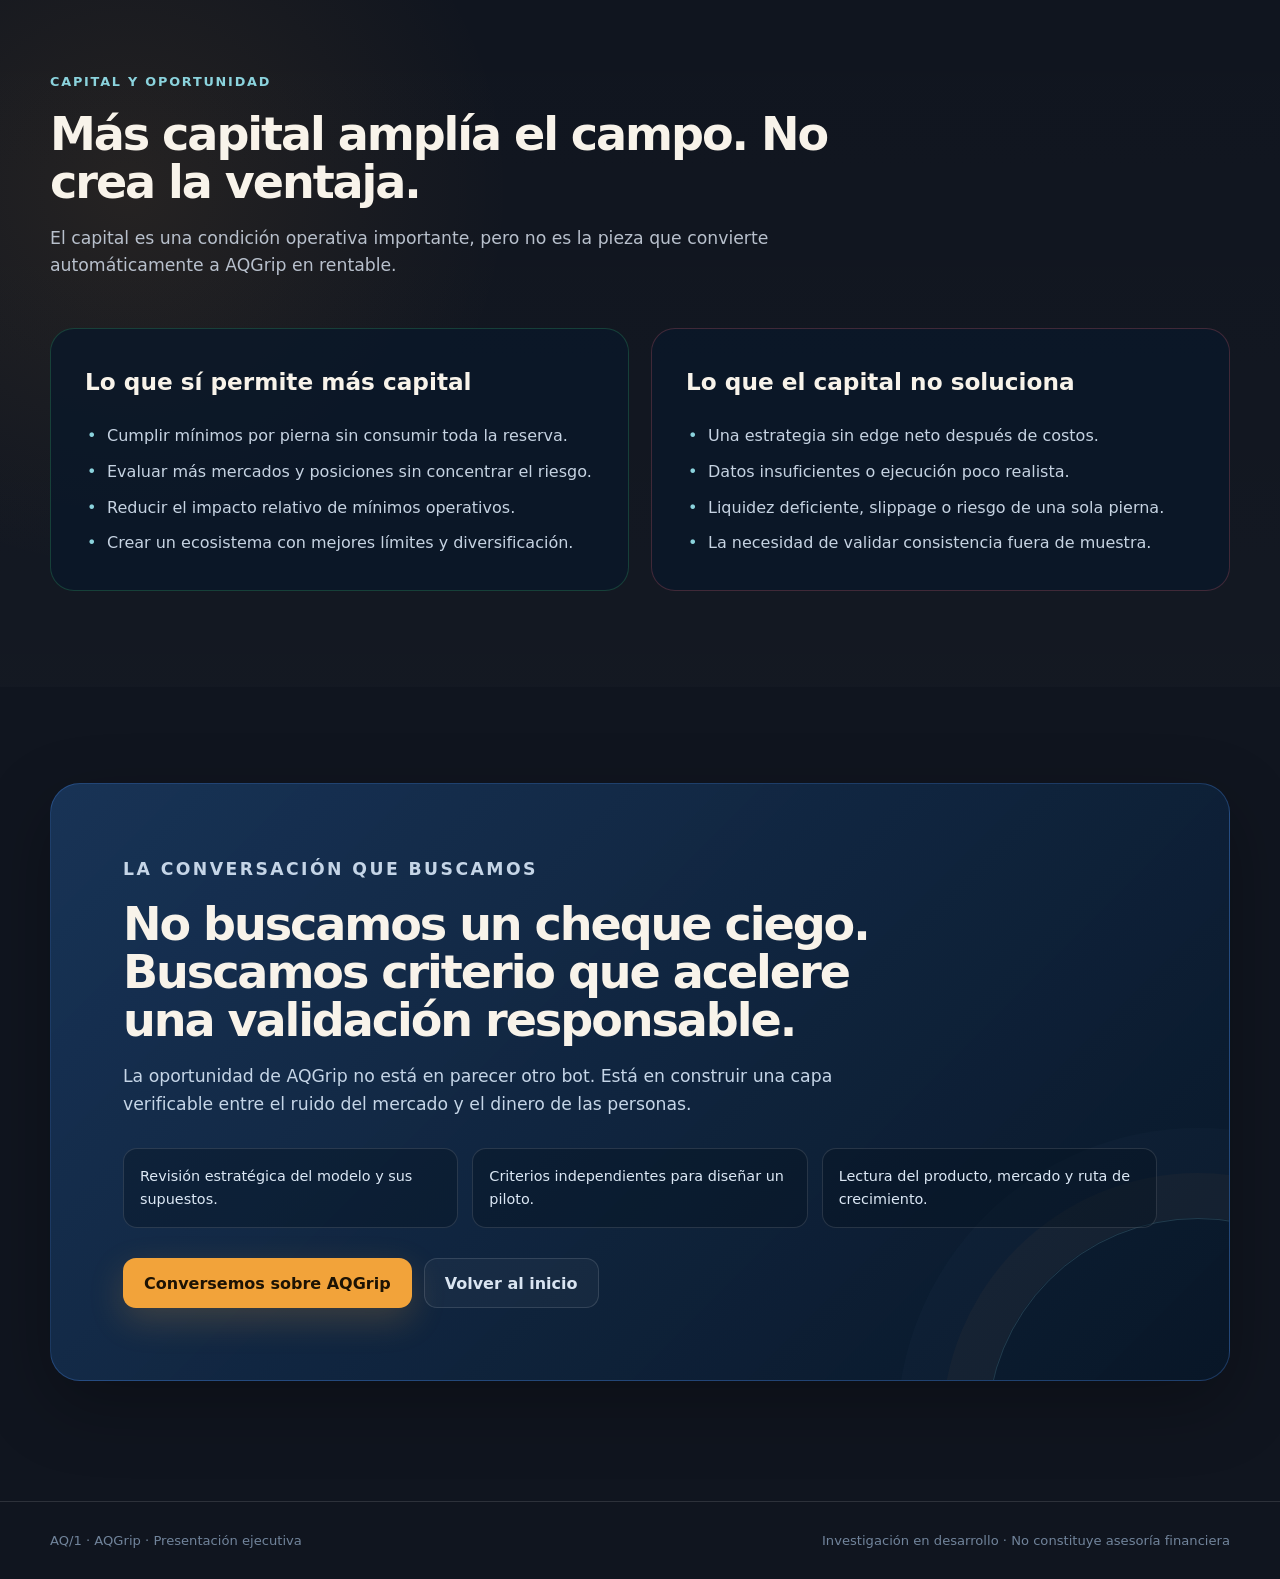
==== commit 87339c87: "fix: resolve AQGrip landing layout conflicts" ====
--- a/aqgrip.html
+++ b/aqgrip.html
@@ -187,26 +187,14 @@
     .step p { position: relative; z-index: 1; margin: 0; color: var(--muted); font-size: .88rem; }
 
     .proof { background: var(--bg-deep); border-block: 1px solid var(--line); }
-    .evidence-layout { display: grid; grid-template-columns: minmax(0, 1.35fr) minmax(280px, .65fr); gap: 18px; align-items: start; }
-    .evidence-card { padding: 26px; border: 1px solid var(--line); border-radius: 20px; background: var(--panel); }
-    .evidence-card h3 { margin-bottom: 8px; font-size: 1.22rem; }
-    .evidence-card > p { color: var(--muted); font-size: .91rem; }
-    .evidence-table-wrap { overflow-x: auto; margin-top: 18px; }
-    .evidence-table { width: 100%; border-collapse: collapse; min-width: 660px; }
-    .evidence-table th, .evidence-table td { padding: 12px 10px; border-bottom: 1px solid var(--line); text-align: right; font-size: .84rem; white-space: nowrap; }
-    .evidence-table th { color: #8fa2b8; font-weight: 750; }
-    .evidence-table th:first-child, .evidence-table td:first-child { text-align: left; }
-    .evidence-table .positive { color: var(--green); font-weight: 800; }
-    .shadow-result { display: grid; gap: 12px; margin: 20px 0; }
-    .shadow-result div { display: flex; justify-content: space-between; gap: 20px; padding-bottom: 10px; border-bottom: 1px solid var(--line); }
-    .shadow-result span { color: var(--muted); }
-    .shadow-result strong { text-align: right; }
-    .evidence-band { display: grid; grid-template-columns: repeat(3, 1fr); gap: 14px; margin-top: 18px; }
-    .evidence-point { min-height: 132px; padding: 20px; border: 1px solid var(--line); border-radius: 16px; background: rgba(255,255,255,.025); }
-    .evidence-point strong { display: block; margin-bottom: 8px; color: #fff; font-size: 1.25rem; }
-    .evidence-point p { margin: 0; color: var(--muted); font-size: .84rem; line-height: 1.5; }
-    .evidence-point.caution { border-color: rgba(242,163,58,.26); }
-    .evidence-point.closed { border-color: rgba(67,209,123,.22); }
+    .proof-grid { display: grid; grid-template-columns: repeat(4, 1fr); gap: 16px; }
+    .metric {
+      min-height: 188px; padding: 24px; border: 1px solid var(--line); border-radius: 20px;
+      background: var(--panel);
+    }
+    .metric strong { display: block; margin-bottom: 10px; font-size: clamp(2rem, 4vw, 3.5rem); line-height: 1; letter-spacing: -.05em; color: #fff; }
+    .metric .unit { color: var(--blue); }
+    .metric p { margin: 0; color: var(--muted); font-size: .9rem; }
     .proof-note { margin-top: 22px; color: #889bb2; font-size: .84rem; }
 
     .difference-grid { display: grid; grid-template-columns: repeat(3, 1fr); gap: 16px; }
@@ -296,8 +284,7 @@
       .hero-system { min-height: 500px; }
       .manifesto-grid, .stage-layout { grid-template-columns: 1fr; }
       .process { grid-template-columns: repeat(2, 1fr); }
-      .evidence-layout { grid-template-columns: 1fr; }
-      .evidence-band { grid-template-columns: 1fr 1fr; }
+      .proof-grid { grid-template-columns: repeat(2, 1fr); }
       .difference-grid { grid-template-columns: 1fr 1fr; }
     }
     @media (max-width: 680px) {
@@ -306,8 +293,9 @@
       .hero { padding-top: 56px; gap: 24px; }
       .hero-system { transform: scale(.73); margin: -65px 0; }
       section { padding: 70px 0; }
-      .process, .difference-grid, .capital-grid, .ask-points, .evidence-band { grid-template-columns: 1fr; }
+      .process, .proof-grid, .difference-grid, .capital-grid, .ask-points { grid-template-columns: 1fr; }
       .step { min-height: auto; }
+      .metric { min-height: 150px; }
       .gate { display: grid; gap: 4px; }
       .gate strong { text-align: left; }
       h1 { font-size: clamp(2.35rem, 10.8vw, 3.25rem); line-height: 1.04; }
@@ -439,70 +427,30 @@
     <section class="proof" id="evidencia">
       <div class="wrap">
         <div class="section-head reveal">
-          <p class="eyebrow">Evidencia económica disponible</p>
-          <h2>Resultados preliminares, con contexto y límites.</h2>
-          <p>Separamos la prueba final fuera de muestra de la ejecución Live L2 Shadow. No usamos métricas de software como sustituto de desempeño de mercado.</p>
-        </div>
-
-        <div class="evidence-layout">
-          <article class="evidence-card reveal">
-            <h3>Prueba final OOS · Paper auditado</h3>
-            <p>Configuración elegida antes de la prueba final. Capital y operaciones son simulados; los escenarios STRESS y SEVERE elevan las fricciones.</p>
-            <div class="evidence-table-wrap">
-              <table class="evidence-table">
-                <thead><tr><th>Escenario</th><th>Operaciones</th><th>P&amp;L neto</th><th>PF</th><th>Win rate</th><th>DD máx.</th></tr></thead>
-                <tbody>
-                  <tr><td>15m · BASE</td><td>127</td><td class="positive">+12.5201 USDC</td><td>3.61</td><td>75.59%</td><td>1.3731</td></tr>
-                  <tr><td>15m · SEVERE</td><td>111</td><td class="positive">+7.3910 USDC</td><td>2.16</td><td>53.15%</td><td>1.3836</td></tr>
-                  <tr><td>30m · BASE</td><td>162</td><td class="positive">+23.0198 USDC</td><td>5.77</td><td>74.69%</td><td>1.0367</td></tr>
-                  <tr><td>30m · SEVERE</td><td>147</td><td class="positive">+10.5737 USDC</td><td>2.38</td><td>54.42%</td><td>1.2773</td></tr>
-                </tbody>
-              </table>
-            </div>
-          </article>
-
-          <article class="evidence-card reveal">
-            <h3>Live L2 Shadow · muestra actual</h3>
-            <p>Primera operación cerrada con libros públicos en vivo. Es evidencia operativa, pero una sola observación no permite inferir rentabilidad.</p>
-            <div class="shadow-result">
-              <div><span>Operaciones cerradas</span><strong>1</strong></div>
-              <div><span>P&amp;L bruto</span><strong>+0.2164 USDC</strong></div>
-              <div><span>Costos estimados</span><strong>−0.2133 USDC</strong></div>
-              <div><span>P&amp;L neto</span><strong class="positive">+0.0031 USDC</strong></div>
-            </div>
-            <p class="proof-note">Lectura honesta: el resultado fue positivo, pero casi todo el edge fue absorbido por costos.</p>
-          </article>
-        </div>
-
-        <div class="evidence-band">
-          <article class="evidence-point closed reveal">
-            <strong>289 / 289</strong>
-            <p>Operaciones OOS conciliadas sin discrepancias contables entre Spot, short perpetuo, funding y costos.</p>
-          </article>
-          <article class="evidence-point reveal">
-            <strong>4 mercados</strong>
-            <p>AVAX, ENA, MON y PURR contribuyeron positivamente en ambas pruebas finales de 15m y 30m.</p>
-          </article>
-          <article class="evidence-point caution reveal">
-            <strong>Evidencia pendiente</strong>
-            <p>Sharpe/Sortino y una muestra Live Shadow suficiente aún no se publican. No se reemplazan con cantidad de tests.</p>
-          </article>
-        </div>
-
-        <div class="evidence-band">
-          <article class="evidence-point closed reveal">
-            <strong>Fórmula vigente verificada</strong>
-            <p>La observación sobre cancelación de funding está resuelta en <code>main</code>: bruto = convergencia + funding firmado; neto = bruto − costos totales.</p>
-          </article>
-          <article class="evidence-point caution reveal">
-            <strong>Sin promesa de retorno</strong>
-            <p>GO_ECONOMIC aplica al modelo Paper auditado. No autoriza trading real ni garantiza que el comportamiento persista.</p>
-          </article>
-          <article class="evidence-point reveal">
-            <strong>Próxima prueba</strong>
-            <p>Acumular suficientes cierres Live L2 para contrastar P&amp;L, costo realizado, drawdown y estabilidad fuera del replay histórico.</p>
-          </article>
-        </div>
+          <p class="eyebrow">Evidencia disponible</p>
+          <h2>Más ingeniería que espectáculo.</h2>
+          <p>El proyecto ya superó la etapa de una idea escrita. Hoy procesa datos vivos, simula ejecución y documenta tanto las oportunidades como los rechazos.</p>
+        </div>
+
+        <div class="proof-grid">
+          <article class="metric reveal">
+            <strong>365<span class="unit">+</span></strong>
+            <p>pruebas automatizadas sobre estrategia, contabilidad, persistencia, riesgo y presentación.</p>
+          </article>
+          <article class="metric reveal">
+            <strong>4</strong>
+            <p>mercados en Live L2 Shadow seleccionados por evidencia histórica: AVAX, ENA, MON y PURR.</p>
+          </article>
+          <article class="metric reveal">
+            <strong>100<span class="unit">%</span></strong>
+            <p>Paper durante la validación Live Shadow: datos públicos reales, capital completamente simulado.</p>
+          </article>
+          <article class="metric reveal">
+            <strong>0</strong>
+            <p>órdenes reales durante esta fase. La ejecución con capital está separada y bloqueada.</p>
+          </article>
+        </div>
+        <p class="proof-note reveal">Los resultados históricos y Paper son evidencia de investigación, no garantía de rendimiento futuro ni autorización para operar capital.</p>
       </div>
     </section>
 
